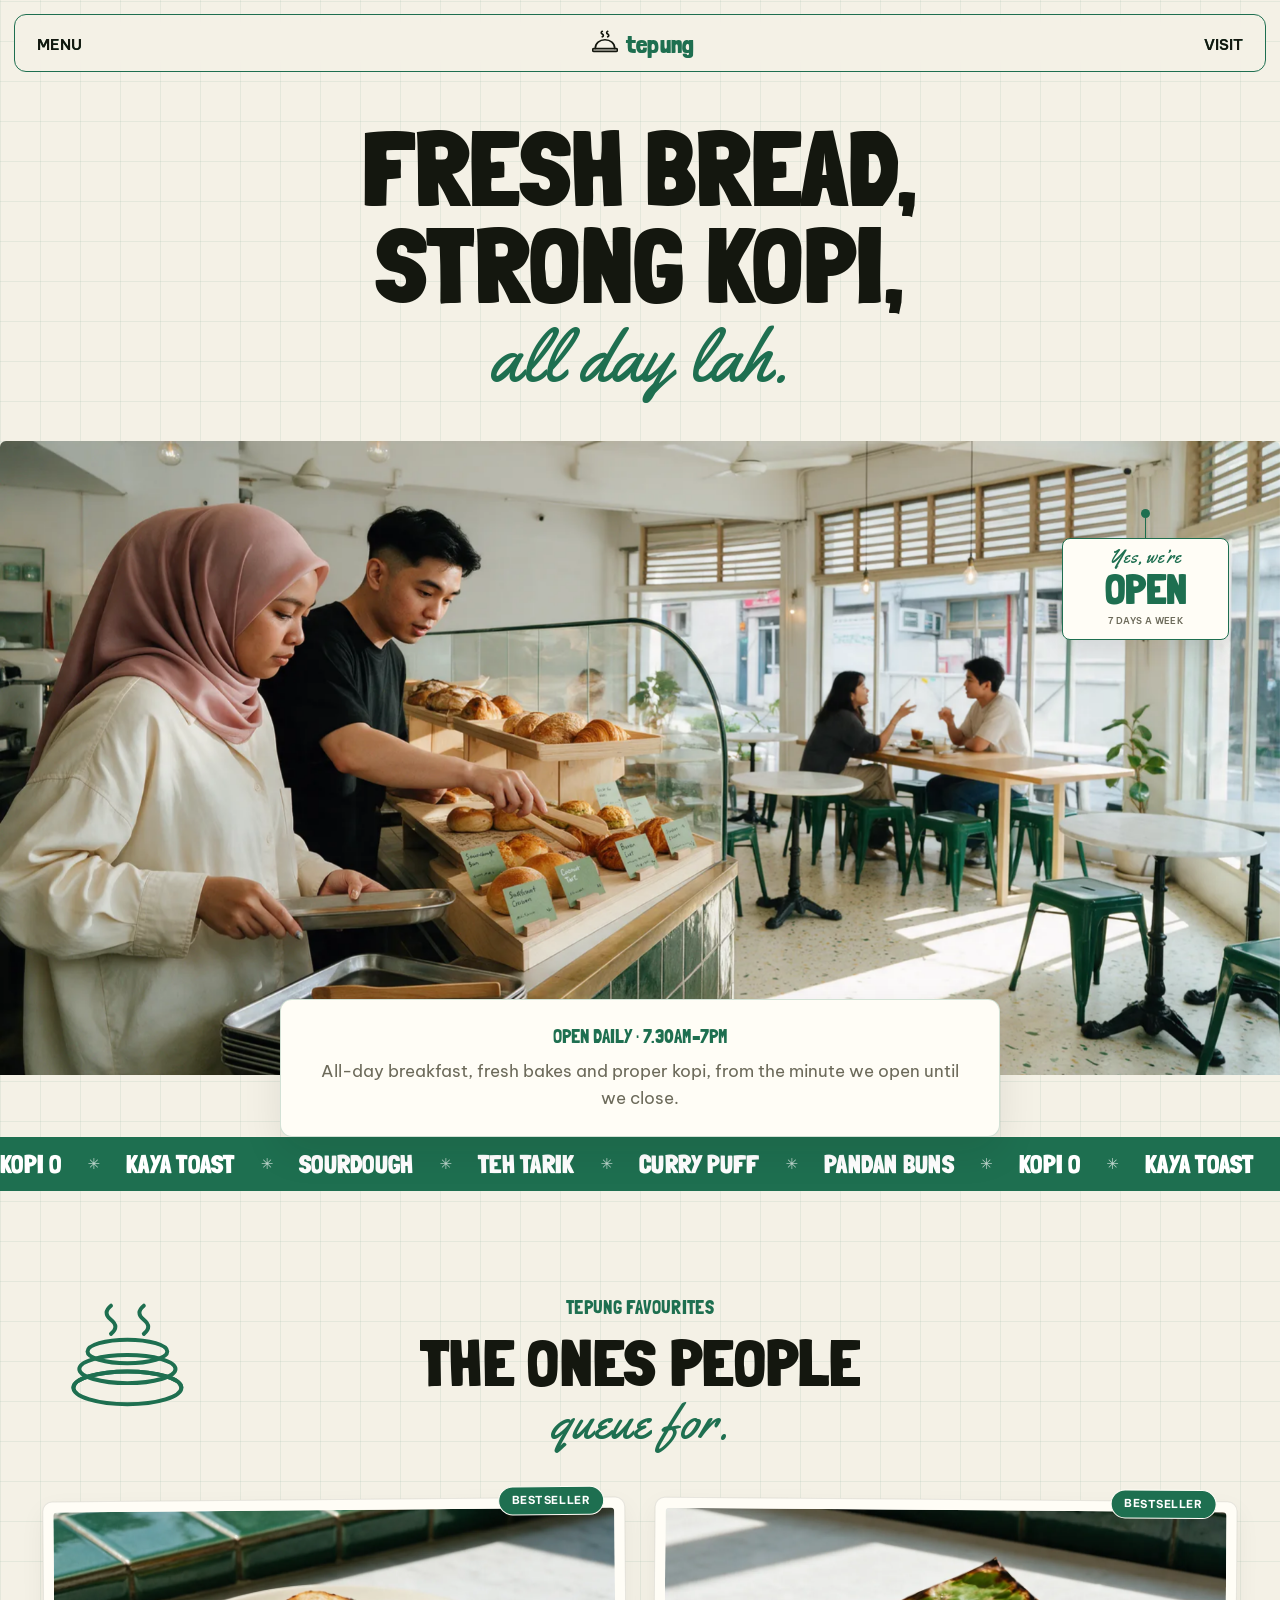
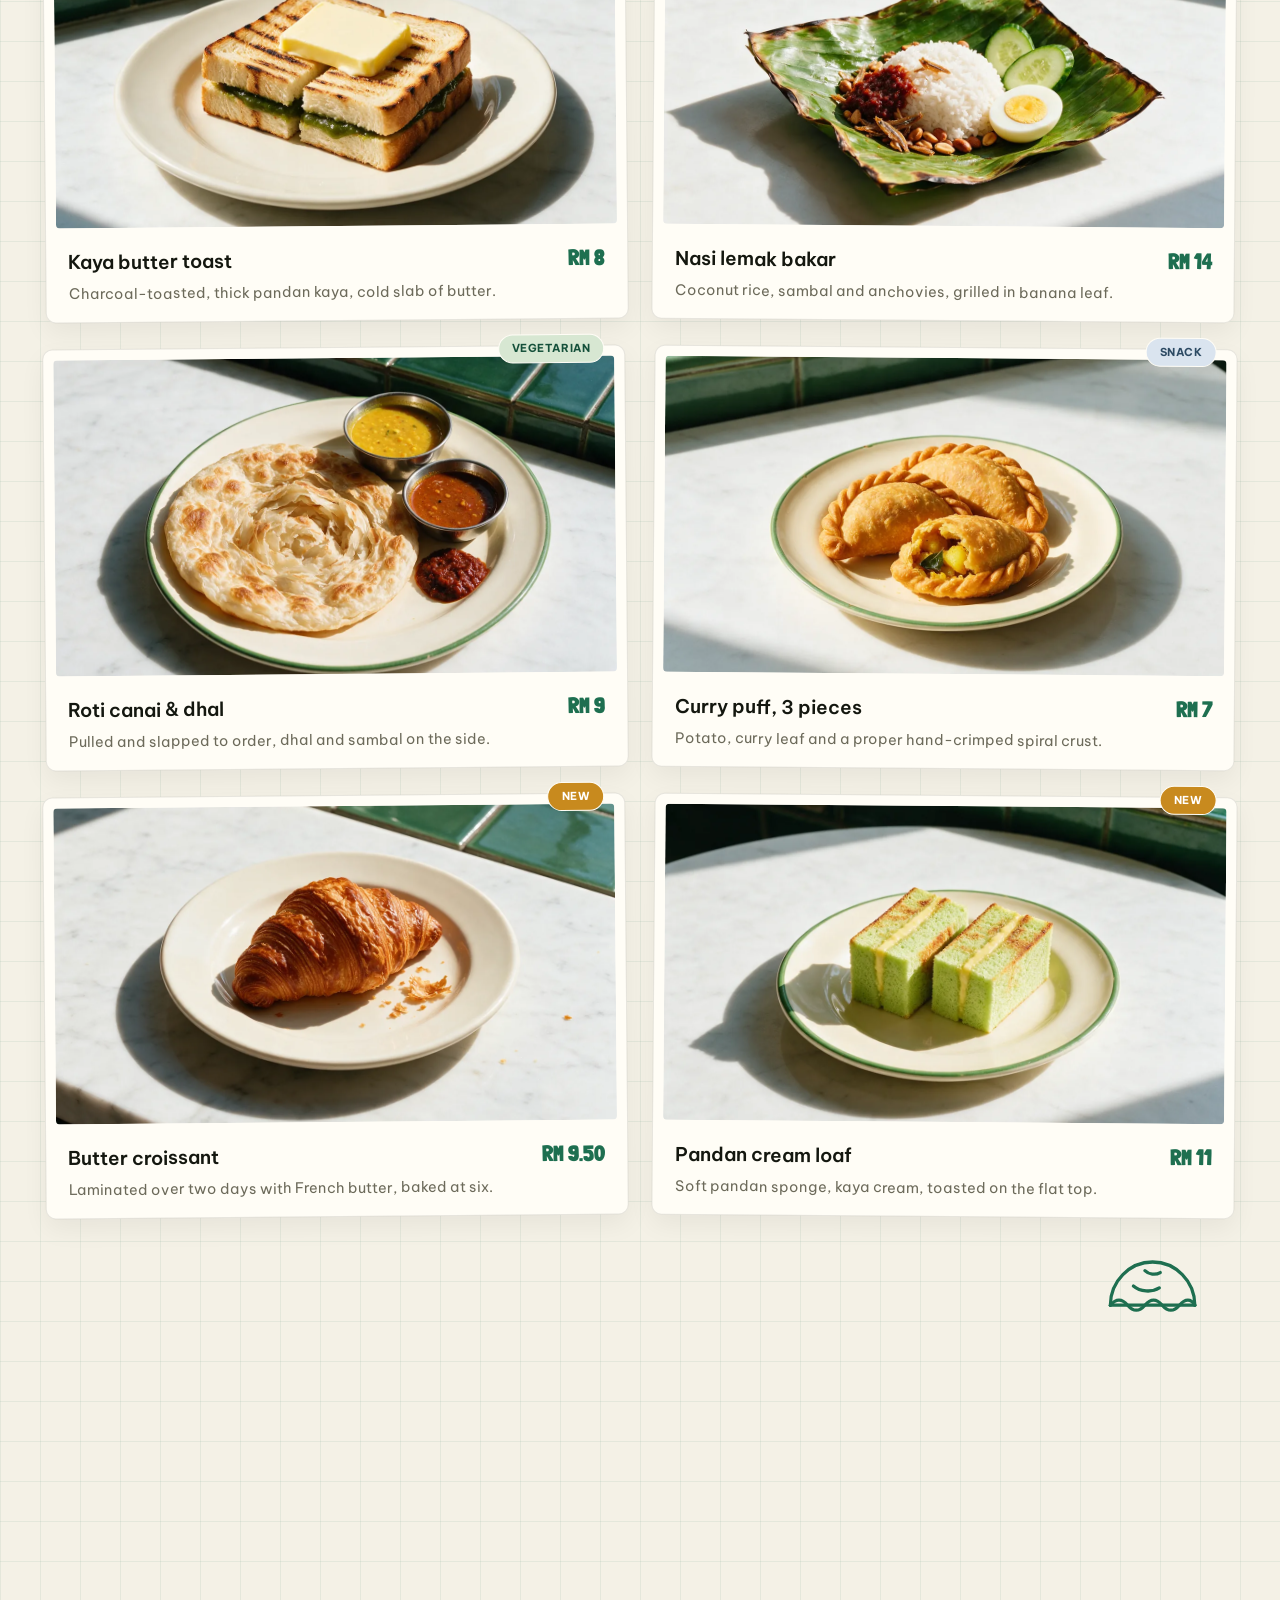
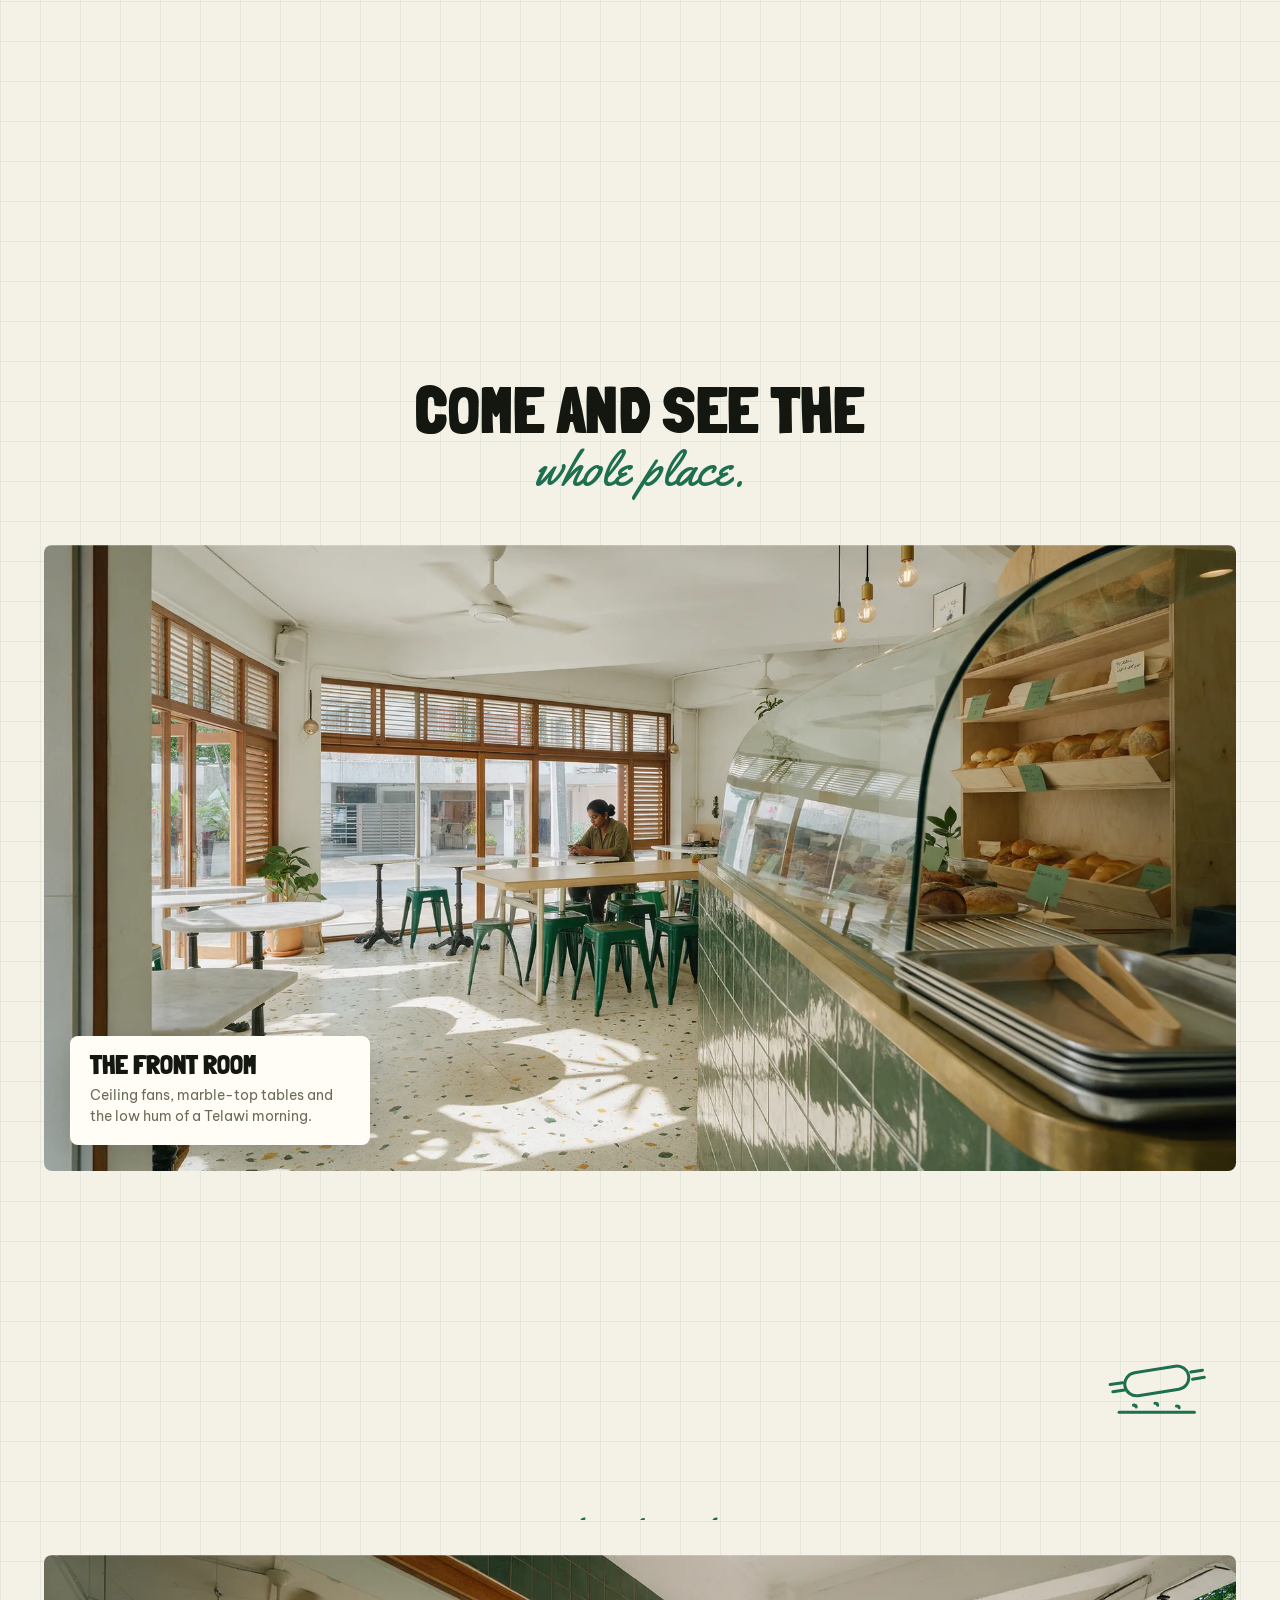
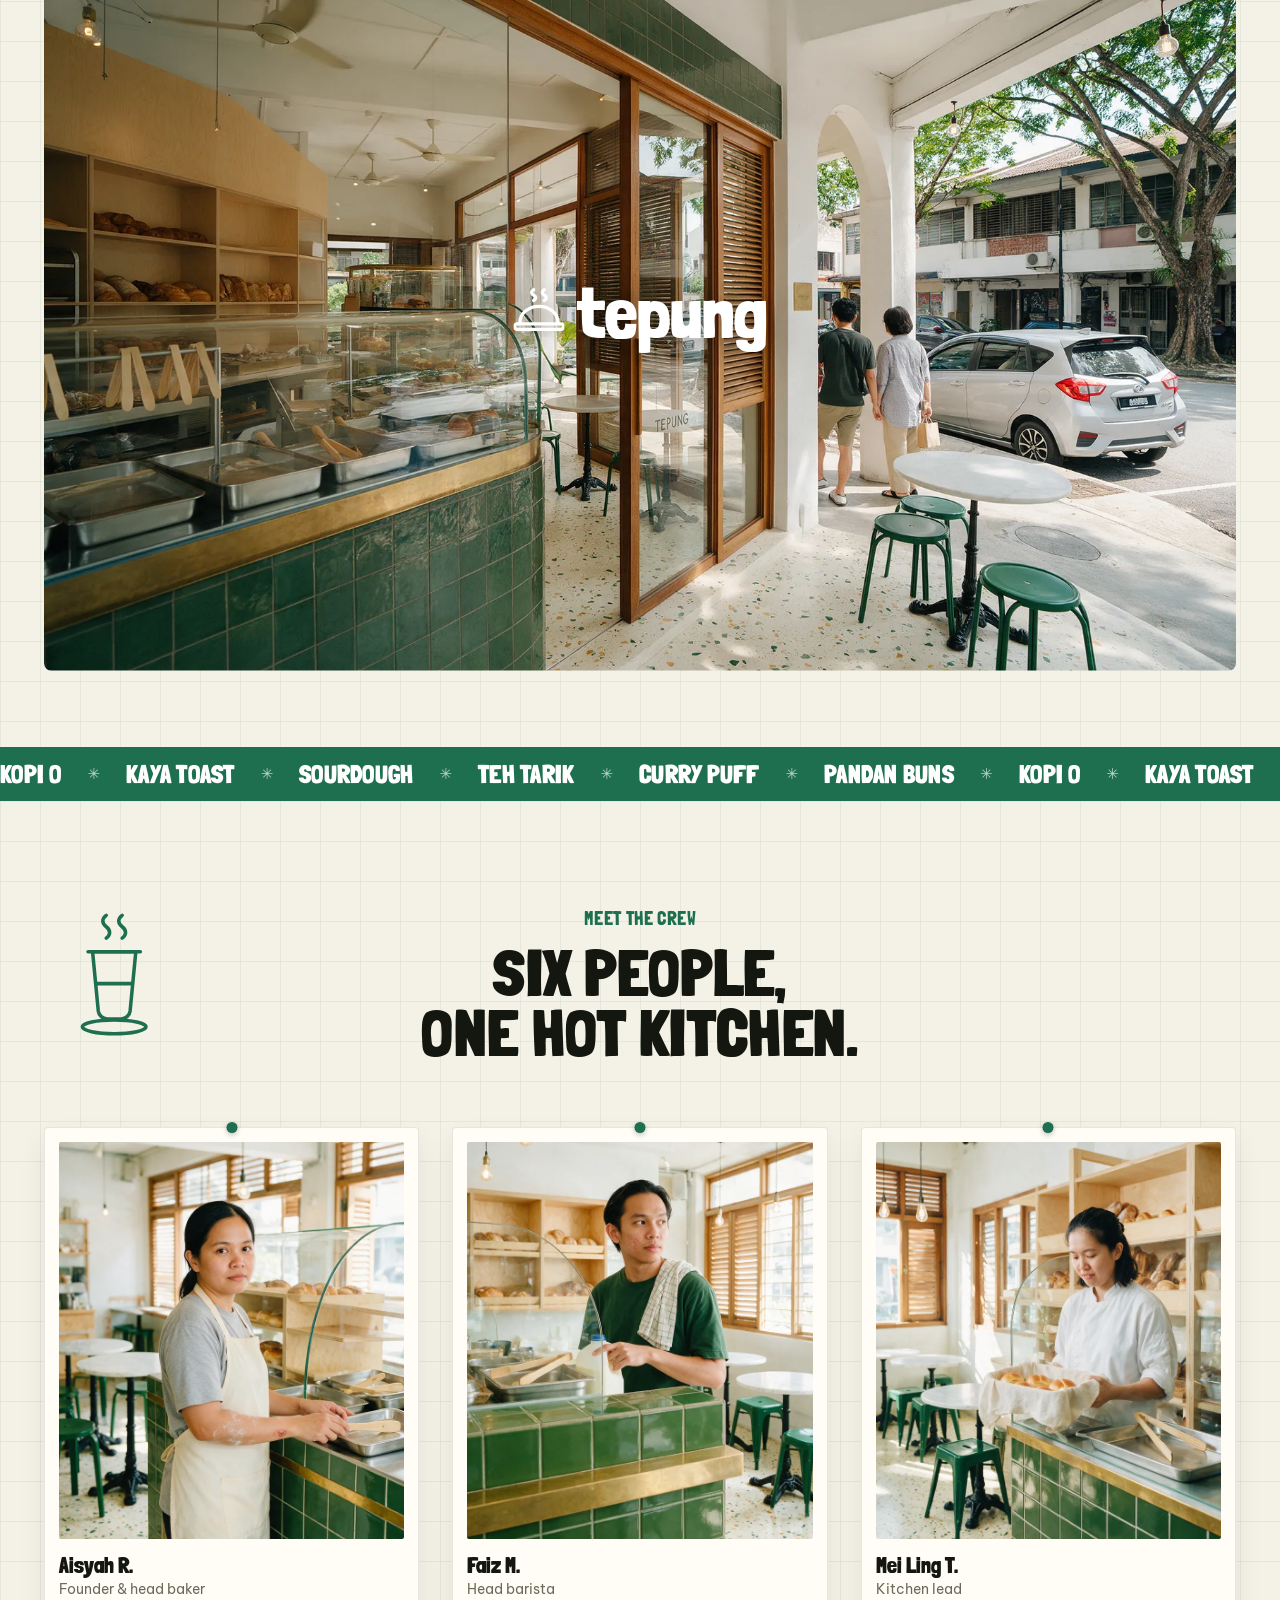
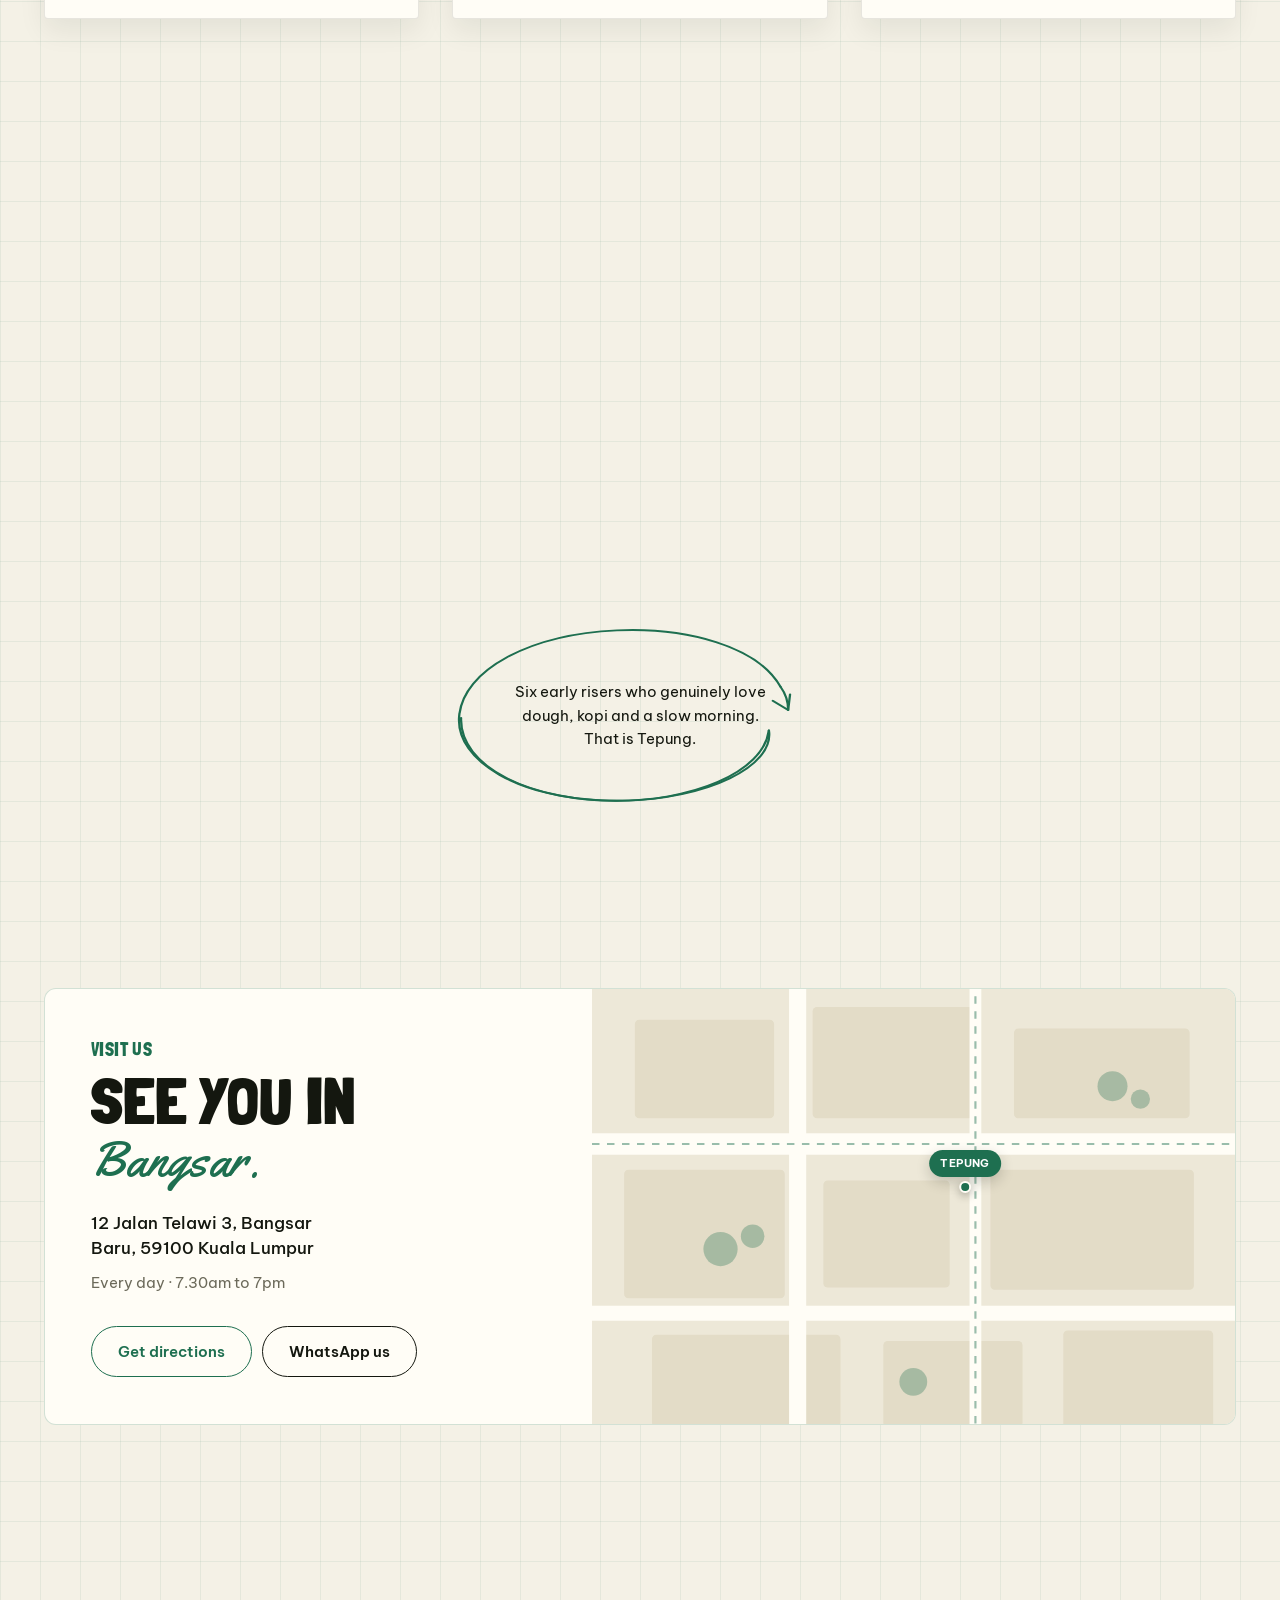
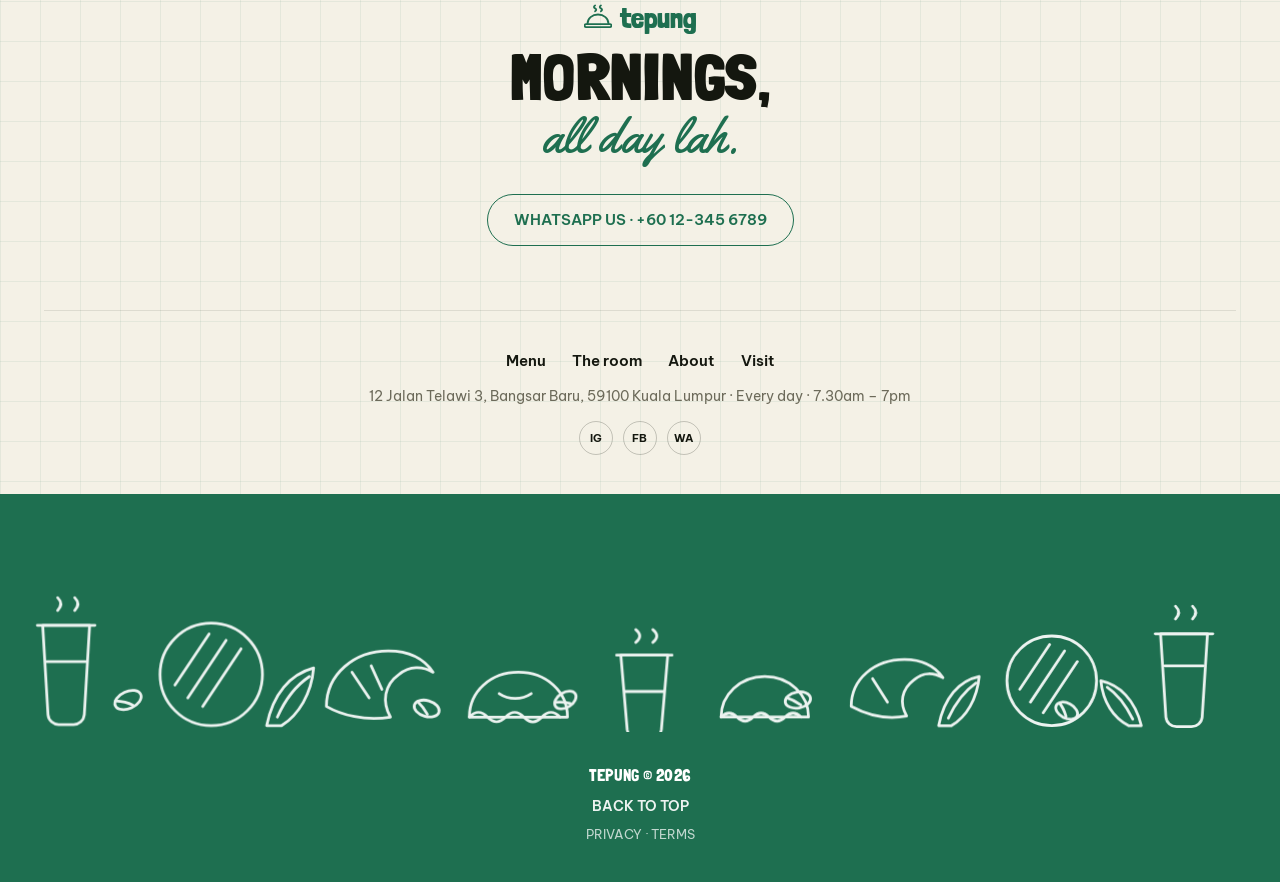
==== index.html @ 7a3086f6 "Tepung — static site for a fictional KL bakery Five-page boolka-style build: pandan/gula palette, ha" ====
<!DOCTYPE html>
<html lang="en">
<head>
<meta charset="utf-8">
<meta name="viewport" content="width=device-width, initial-scale=1">
<title>Tepung &mdash; Bakery &amp; Kopi, Bangsar KL</title>
<meta name="description" content="An all-day bakery and kopi room on Jalan Telawi, Bangsar. Fresh bread, strong kopi and breakfast that never stops at eleven.">
<link rel="preconnect" href="https://fonts.googleapis.com">
<link rel="preconnect" href="https://fonts.gstatic.com" crossorigin>
<link href="https://fonts.googleapis.com/css2?family=Londrina+Solid:wght@400;900&family=Yellowtail&family=Be+Vietnam+Pro:wght@400;500;600;700;900&display=swap" rel="stylesheet">
<link rel="stylesheet" href="assets/css/style.css?v=1789977384">
</head>
<body>
<svg xmlns="http://www.w3.org/2000/svg" style="display:none" aria-hidden="true">

  <!-- brand mark: a steamed bun with two curls of steam -->
  <symbol id="i-mark" viewBox="0 0 48 48">
    <g fill="none" stroke="currentColor" stroke-width="3.1" stroke-linecap="round" stroke-linejoin="round">
      <path d="M6 34c0-9.4 8.1-16 18-16s18 6.6 18 16"/>
      <path d="M3.5 34.5h41a2.5 2.5 0 0 1 0 5h-41a2.5 2.5 0 0 1 0-5Z"/>
      <path d="M19 12.5c2.6-1.4 2.6-3.6 0-5s-2.6-3.6 0-5"/>
      <path d="M29 12.5c2.6-1.4 2.6-3.6 0-5s-2.6-3.6 0-5"/>
    </g>
  </symbol>

  <!-- a hand offering a torn round flatbread -->
  <symbol id="i-hand-roti" viewBox="0 0 120 96">
    <g fill="none" stroke="currentColor" stroke-width="3.4" stroke-linecap="round" stroke-linejoin="round">
      <ellipse cx="60" cy="74" rx="46" ry="14"/>
      <path d="M14 74c0-8 21-14 46-14s46 6 46 14"/>
      <ellipse cx="60" cy="58" rx="41" ry="12"/>
      <ellipse cx="60" cy="43" rx="34" ry="10"/>
      <path d="M46 28c5-4 5-8 0-12s-5-8 0-12"/>
      <path d="M74 28c5-4 5-8 0-12s-5-8 0-12"/>
    </g>
  </symbol>

  <!-- a long-spouted kettle mid-pour -->
  <symbol id="i-kettle" viewBox="0 0 120 120">
    <g fill="none" stroke="currentColor" stroke-width="3.2" stroke-linecap="round" stroke-linejoin="round">
      <path d="M34 44h44v30a14 14 0 0 1-14 14H48a14 14 0 0 1-14-14Z"/>
      <path d="M30 44h52"/>
      <path d="M78 52c10 1 17 6 20 14"/>
      <path d="M34 56c-8 1-12 6-12 12s5 11 12 12"/>
      <path d="M48 44c0-8 4-12 8-12s8 4 8 12"/>
      <path d="M56 26v6"/>
      <path d="M98 70c2 10 0 18-6 24"/>
      <path d="M86 100c-3 5-3 9 0 13M94 100c-3 5-3 9 0 13"/>
    </g>
  </symbol>

  <!-- a figure carrying a takeaway cup -->
  <symbol id="i-walker" viewBox="0 0 120 90">
    <g fill="none" stroke="currentColor" stroke-width="3.4" stroke-linecap="round" stroke-linejoin="round">
      <rect x="24" y="26" width="72" height="26" rx="13" transform="rotate(-9 60 39)"/>
      <path d="M22 41 8 43M24 49 11 51" />
      <path d="M98 29l13-2M100 37l13-2"/>
      <path d="M18 74h84"/>
      <path d="M34 66c2 0 3 1 3 2M58 64c2 0 3 1 3 2M82 67c2 0 3 1 3 2"/>
    </g>
  </symbol>

  <!-- a tall glass of pulled tea on a saucer -->
  <symbol id="i-glass" viewBox="0 0 90 120">
    <g fill="none" stroke="currentColor" stroke-width="3.1" stroke-linecap="round" stroke-linejoin="round">
      <path d="M26 42h38l-5 52a8 8 0 0 1-8 7H39a8 8 0 0 1-8-7Z"/>
      <path d="M22 42h46"/>
      <path d="M29 70h32"/>
      <ellipse cx="45" cy="108" rx="28" ry="6"/>
      <path d="M38 30c4-3 4-7 0-10s-4-7 0-10"/>
      <path d="M52 30c4-3 4-7 0-10s-4-7 0-10"/>
    </g>
  </symbol>

  <!-- a stack of crimped curry puffs -->
  <symbol id="i-puff" viewBox="0 0 120 100">
    <g fill="none" stroke="currentColor" stroke-width="3.4" stroke-linecap="round" stroke-linejoin="round">
      <path d="M16 70c0-25 20-45 44-45s44 20 44 45"/>
      <path d="M16 70h88"/>
      <path d="M16 70c6-7 12-7 18 0s12 7 18 0 12-7 18 0 12 7 18 0 12-7 16 0"/>
      <path d="M40 50c7 6 19 7 27 2"/>
      <path d="M52 34c4 4 11 5 16 2"/>
    </g>
  </symbol>

  <!-- rough circled highlight with an arrow tail -->
  <symbol id="i-scribble" viewBox="0 0 420 240" preserveAspectRatio="none">
    <g fill="none" stroke="currentColor" stroke-width="2.4" stroke-linecap="round" stroke-linejoin="round">
      <path d="M356 84C332 32 258 8 186 12 96 17 26 62 22 122c-4 58 64 106 156 108 86 2 160-36 166-90"/>
      <path d="M344 140c6 46-64 88-152 90-96 2-170-44-168-106"/>
      <path d="M356 84c6 10 8 20 8 30"/>
      <path d="M364 114l-16-12M364 114l2-20"/>
    </g>
  </symbol>
</svg>


<div class="nav-fixed">
  <nav class="nav" aria-label="Primary">
    <a class="nav__link" href="menu.html"><span>MENU</span><span aria-hidden="true">MENU</span></a>
    <a class="nav__logo" href="index.html" aria-label="Tepung, home">
      <svg aria-hidden="true"><use href="#i-mark"></use></svg>
      <b>tepung</b>
    </a>
    <a class="nav__link" href="#visit"><span>VISIT</span><span aria-hidden="true">VISIT</span></a>
  </nav>
</div>

<main id="top">

  <!-- ============================================================ HERO -->
  <section class="hero">
    <div class="hero__head wrap">
      <h1 class="display h1 rv" data-hero>FRESH BREAD,<br>STRONG KOPI,<span class="script">all day lah.</span></h1>
    </div>

    <div class="hero__band rv-img" data-hero>
      <img src="assets/img/hero.webp" alt="A long shared table in the Tepung dining room, mid-morning" fetchpriority="high">
      <div class="open-sign">
        <span class="open-sign__pin"></span>
        <span class="open-sign__str"></span>
        <div class="open-sign__card">
          <i>Yes, we&rsquo;re</i>
          <strong>OPEN</strong>
          <em>7 DAYS A WEEK</em>
        </div>
      </div>
    </div>

    <div class="wrap">
      <div class="hero__caption rv" data-hero>
        <p class="hero__hours">OPEN DAILY &middot; 7.30AM&ndash;7PM</p>
        <p class="lede">All-day breakfast, fresh bakes and proper kopi, from the minute we open until we close.</p>
      </div>
    </div>
  </section>

  <div class="ticker" aria-hidden="true"><div class="ticker__track"><span>KOPI O</span><i>&#10035;</i><span>KAYA TOAST</span><i>&#10035;</i><span>SOURDOUGH</span><i>&#10035;</i><span>TEH TARIK</span><i>&#10035;</i><span>CURRY PUFF</span><i>&#10035;</i><span>PANDAN BUNS</span><i>&#10035;</i></div></div>

  <!-- ====================================================== FAVOURITES -->
  <section class="sec" id="favourites">
    <div class="wrap">
      <header class="sec-head">
        <span class="doodle doodle--fav" aria-hidden="true"><svg viewBox="0 0 120 96"><use href="#i-hand-roti"></use></svg></span>
        <p class="eyebrow eyebrow--accent rv">TEPUNG FAVOURITES</p>
        <h2 class="display h2 rv">THE ONES PEOPLE<span class="script">queue for.</span></h2>
      </header>

      <div class="cards" data-stagger="80">
      <article class="card rv-img">
        <span class="card__tag">BESTSELLER</span>
        <div class="card__media"><img src="assets/img/fav-kaya-toast.webp" alt="Kaya butter toast" loading="lazy"></div>
        <div class="card__row"><h3>Kaya butter toast</h3><span class="card__price">RM 8</span></div>
        <p class="card__desc">Charcoal-toasted, thick pandan kaya, cold slab of butter.</p>
      </article>
      <article class="card rv-img">
        <span class="card__tag">BESTSELLER</span>
        <div class="card__media"><img src="assets/img/fav-nasi-lemak.webp" alt="Nasi lemak bakar" loading="lazy"></div>
        <div class="card__row"><h3>Nasi lemak bakar</h3><span class="card__price">RM 14</span></div>
        <p class="card__desc">Coconut rice, sambal and anchovies, grilled in banana leaf.</p>
      </article>
      <article class="card rv-img">
        <span class="card__tag" data-tone="veg">VEGETARIAN</span>
        <div class="card__media"><img src="assets/img/fav-roti-canai.webp" alt="Roti canai &amp; dhal" loading="lazy"></div>
        <div class="card__row"><h3>Roti canai &amp; dhal</h3><span class="card__price">RM 9</span></div>
        <p class="card__desc">Pulled and slapped to order, dhal and sambal on the side.</p>
      </article>
      <article class="card rv-img">
        <span class="card__tag" data-tone="halal">SNACK</span>
        <div class="card__media"><img src="assets/img/fav-curry-puff.webp" alt="Curry puff, 3 pieces" loading="lazy"></div>
        <div class="card__row"><h3>Curry puff, 3 pieces</h3><span class="card__price">RM 7</span></div>
        <p class="card__desc">Potato, curry leaf and a proper hand-crimped spiral crust.</p>
      </article>
      <article class="card rv-img">
        <span class="card__tag" data-tone="new">NEW</span>
        <div class="card__media"><img src="assets/img/fav-croissant.webp" alt="Butter croissant" loading="lazy"></div>
        <div class="card__row"><h3>Butter croissant</h3><span class="card__price">RM 9.50</span></div>
        <p class="card__desc">Laminated over two days with French butter, baked at six.</p>
      </article>
      <article class="card rv-img">
        <span class="card__tag" data-tone="new">NEW</span>
        <div class="card__media"><img src="assets/img/fav-pandan-loaf.webp" alt="Pandan cream loaf" loading="lazy"></div>
        <div class="card__row"><h3>Pandan cream loaf</h3><span class="card__price">RM 11</span></div>
        <p class="card__desc">Soft pandan sponge, kaya cream, toasted on the flat top.</p>
      </article>
      </div>

      <div class="cards-cta" style="position:relative">
        <span class="doodle doodle--menucta" aria-hidden="true"><svg viewBox="0 0 120 100"><use href="#i-puff"></use></svg></span>
        <a class="btn rv" href="menu.html">See the full menu</a>
      </div>
    </div>
  </section>

  <!-- ====================================================== FREE KOPI -->
  <section class="sec--tight" style="padding-bottom:clamp(48px,6vw,84px)">
    <div class="wrap">
      <p class="eyebrow promo-eyebrow rv">EARLY BIRDS, THIS ONE IS FOR YOU</p>
      <div class="promo rv">
        <p class="promo__big">FREE KOPI O</p>
        <p class="promo__sub">EVERY GUEST &middot; <b>7.30&ndash;8.30 AM</b> &middot; EVERY MORNING</p>
        <span class="promo__art" aria-hidden="true"><svg viewBox="0 0 120 120" style="width:100%;height:auto;color:var(--accent)"><use href="#i-kettle"></use></svg></span>
      </div>
    </div>
  </section>

  <!-- ===================================================== THE ROOM -->
  <section class="sec" id="room">
    <div class="wrap">
      <header class="sec-head">
        <p class="eyebrow eyebrow--accent rv">THE ROOM</p>
        <h2 class="display h2 rv">COME AND SEE THE<span class="script">whole place.</span></h2>
      </header>

      <figure class="shot rv-img">
        <img src="assets/img/room.webp" alt="The Tepung front room: shared tables, ceiling fans and morning light" loading="lazy">
        <figcaption class="shot__note">
          <h3>THE FRONT ROOM</h3>
          <p>Ceiling fans, marble-top tables and the low hum of a Telawi morning.</p>
        </figcaption>
      </figure>
    </div>
  </section>

  <!-- ======================================================== ABOUT -->
  <section class="sec--tight" id="about">
    <div class="wrap">
      <header class="sec-head">
        <span class="doodle doodle--about" aria-hidden="true"><svg viewBox="0 0 120 90"><use href="#i-walker"></use></svg></span>
        <p class="eyebrow eyebrow--accent rv">ABOUT TEPUNG</p>
        <h2 class="display h2 rv">THE HANDS BEHIND<span class="script">the dough.</span></h2>
      </header>

      <figure class="front rv-img">
        <img src="assets/img/storefront.webp" alt="The Tepung shopfront on Jalan Telawi" loading="lazy">
        <div class="front__mark"><svg aria-hidden="true"><use href="#i-mark"></use></svg><b>tepung</b></div>
      </figure>
    </div>
  </section>

  <div class="ticker" aria-hidden="true"><div class="ticker__track"><span>KOPI O</span><i>&#10035;</i><span>KAYA TOAST</span><i>&#10035;</i><span>SOURDOUGH</span><i>&#10035;</i><span>TEH TARIK</span><i>&#10035;</i><span>CURRY PUFF</span><i>&#10035;</i><span>PANDAN BUNS</span><i>&#10035;</i></div></div>

  <!-- ========================================================= TEAM -->
  <section class="sec" id="crew">
    <div class="wrap">
      <header class="sec-head">
        <span class="doodle doodle--team" aria-hidden="true"><svg viewBox="0 0 90 120"><use href="#i-glass"></use></svg></span>
        <p class="eyebrow eyebrow--accent rv">MEET THE CREW</p>
        <h2 class="display h2 rv" style="max-width:18ch">SIX PEOPLE,<br>ONE HOT KITCHEN.</h2>
      </header>

      <div class="team" data-stagger="75">
      <article class="polaroid rv-img">
        <div class="polaroid__media"><img src="assets/img/crew-aisyah.webp" alt="Aisyah R., Founder &amp; head baker" loading="lazy"></div>
        <h3>Aisyah R.</h3>
        <p>Founder &amp; head baker</p>
      </article>
      <article class="polaroid rv-img">
        <div class="polaroid__media"><img src="assets/img/crew-faiz.webp" alt="Faiz M., Head barista" loading="lazy"></div>
        <h3>Faiz M.</h3>
        <p>Head barista</p>
      </article>
      <article class="polaroid rv-img">
        <div class="polaroid__media"><img src="assets/img/crew-meiling.webp" alt="Mei Ling T., Kitchen lead" loading="lazy"></div>
        <h3>Mei Ling T.</h3>
        <p>Kitchen lead</p>
      </article>
      <article class="polaroid rv-img">
        <div class="polaroid__media"><img src="assets/img/crew-arjun.webp" alt="Arjun S., Breakfast chef" loading="lazy"></div>
        <h3>Arjun S.</h3>
        <p>Breakfast chef</p>
      </article>
      <article class="polaroid rv-img">
        <div class="polaroid__media"><img src="assets/img/crew-nadia.webp" alt="Nadia H., Caf&eacute; manager" loading="lazy"></div>
        <h3>Nadia H.</h3>
        <p>Caf&eacute; manager</p>
      </article>
      <article class="polaroid rv-img">
        <div class="polaroid__media"><img src="assets/img/crew-hafiz.webp" alt="Hafiz K., Guest experience" loading="lazy"></div>
        <h3>Hafiz K.</h3>
        <p>Guest experience</p>
      </article>
      </div>

      <div class="crew-note rv">
        <svg viewBox="0 0 420 240" preserveAspectRatio="none" aria-hidden="true" style="color:var(--accent)"><use href="#i-scribble"></use></svg>
        <p>Six early risers who genuinely love dough, kopi and a slow morning. That is Tepung.</p>
      </div>
    </div>
  </section>

  <!-- ======================================================== VISIT -->
  <section class="sec--tight" id="visit">
    <div class="wrap">
      <div class="visit rv">
        <div class="visit__body">
          <p class="eyebrow eyebrow--accent">VISIT US</p>
          <h2 class="display h2" style="margin-top:6px">SEE YOU IN<span class="script">Bangsar.</span></h2>
          <p class="visit__addr">12 Jalan Telawi 3, Bangsar Baru, 59100 Kuala Lumpur</p>
          <p class="visit__hours">Every day &middot; 7.30am to 7pm</p>
          <div class="visit__links">
            <a class="btn btn--accent" href="https://maps.google.com/?q=Jalan+Telawi+3+Bangsar">Get directions</a>
            <a class="btn" href="https://wa.me/60123456789">WhatsApp us</a>
          </div>
        </div>
        <div class="visit__map" aria-label="Map of Jalan Telawi, Bangsar" role="img">
          <svg viewBox="0 0 600 420" preserveAspectRatio="xMidYMid slice" aria-hidden="true">
            <rect width="600" height="420" fill="#EDE8D8"/>
            <g fill="#E3DCC7">
              <rect x="40" y="36" width="130" height="92" rx="4"/>
              <rect x="206" y="24" width="150" height="104" rx="4"/>
              <rect x="394" y="44" width="164" height="84" rx="4"/>
              <rect x="30" y="176" width="150" height="120" rx="4"/>
              <rect x="216" y="186" width="118" height="100" rx="4"/>
              <rect x="372" y="176" width="190" height="112" rx="4"/>
              <rect x="56" y="330" width="176" height="86" rx="4"/>
              <rect x="272" y="336" width="130" height="80" rx="4"/>
              <rect x="440" y="326" width="140" height="94" rx="4"/>
            </g>
            <g stroke="#FFFDF6" fill="none" stroke-linecap="round">
              <path d="M0 152h600" stroke-width="20"/>
              <path d="M0 310h600" stroke-width="14"/>
              <path d="M192 0v420" stroke-width="16"/>
              <path d="M358 0v420" stroke-width="11"/>
            </g>
            <g stroke="#1E6F50" fill="none" stroke-width="2" opacity=".45" stroke-dasharray="7 7">
              <path d="M0 152h600"/><path d="M358 0v420"/>
            </g>
            <g fill="#1E6F50" opacity=".3">
              <circle cx="120" cy="250" r="16"/><circle cx="150" cy="238" r="11"/>
              <circle cx="486" cy="98" r="14"/><circle cx="512" cy="110" r="9"/>
              <circle cx="300" cy="374" r="13"/>
            </g>
          </svg>
          <div class="visit__pin"><span>Tepung</span><i></i></div>
        </div>
      </div>
    </div>
  </section>

</main>

<section class="foot-cta wrap" id="footer">
  <div class="foot-cta__mark rv"><svg aria-hidden="true"><use href="#i-mark"></use></svg><b>tepung</b></div>
  <h2 class="display h2 rv">MORNINGS,<span class="script">all day lah.</span></h2>
  <a class="btn btn--accent rv" href="https://wa.me/60123456789">WHATSAPP US &middot; +60 12-345 6789</a>
</section>

<div class="wrap">
  <div class="foot-nav">
    <div class="foot-nav__links">
      <a href="menu.html">Menu</a>
      <a href="index.html#room">The room</a>
      <a href="index.html#about">About</a>
      <a href="index.html#visit">Visit</a>
    </div>
    <p class="foot-nav__meta">12 Jalan Telawi 3, Bangsar Baru, 59100 Kuala Lumpur &middot; Every day &middot; 7.30am &ndash; 7pm</p>
    <div class="foot-social">
      <a href="#" aria-label="Instagram">IG</a>
      <a href="#" aria-label="Facebook">FB</a>
      <a href="https://wa.me/60123456789" aria-label="WhatsApp">WA</a>
    </div>
  </div>
</div>

<footer class="foot-band">
  <svg class="foot-band__art" viewBox="0 0 1200 180" preserveAspectRatio="xMidYMax slice" aria-hidden="true">
    <g fill="none" stroke="#ffffff" stroke-width="2.6" stroke-linecap="round" stroke-linejoin="round" opacity=".92">
      <!-- takeaway cups -->
      <g transform="translate(40,58)"><path d="M0 22h44l-5 84a10 10 0 0 1-10 9H15a10 10 0 0 1-10-9Z"/><path d="M-5 22h54"/><path d="M4 56h36"/><path d="M14 8c4-4 4-8 0-12M30 8c4-4 4-8 0-12"/></g>
      <g transform="translate(1088,66)"><path d="M0 22h44l-5 78a10 10 0 0 1-10 9H15a10 10 0 0 1-10-9Z"/><path d="M-5 22h54"/><path d="M4 52h36"/><path d="M14 8c4-4 4-8 0-12M30 8c4-4 4-8 0-12"/></g>
      <!-- round loaves with scored tops -->
      <g transform="translate(150,74)"><circle cx="48" cy="52" r="48"/><path d="M26 74 62 20M40 82 76 28M14 62 46 14"/></g>
      <g transform="translate(944,86)"><circle cx="42" cy="46" r="42"/><path d="M22 66 54 18M34 76 66 28M12 54 40 12"/></g>
      <!-- crescent rolls -->
      <g transform="translate(300,96)"><path d="M6 60c0-30 26-52 58-52 20 0 34 8 42 20-10-6-22-6-32 2-14 10-16 26-8 40-24 4-46-2-60-10Z"/><path d="M30 28 46 52M48 22 58 44"/></g>
      <g transform="translate(792,104)"><path d="M6 52c0-26 22-44 50-44 17 0 29 7 36 17-9-5-19-5-27 2-12 9-14 22-7 34-20 4-39-2-52-9Z"/><path d="M26 26 40 48"/></g>
      <!-- crimped puffs -->
      <g transform="translate(440,110)"><path d="M0 56c0-24 20-42 46-42s46 18 46 42Z"/><path d="M0 56c6-6 11-6 17 0s11 6 17 0 11-6 17 0 11 6 17 0 11-6 17 0"/><path d="M28 34c9 6 21 6 30 0"/></g>
      <g transform="translate(676,116)"><path d="M0 50c0-21 18-38 41-38s41 17 41 38Z"/><path d="M0 50c5-5 10-5 15 0s10 5 15 0 10-5 15 0 10 5 15 0 10-5 15 0"/></g>
      <!-- tall glasses on saucers -->
      <g transform="translate(570,86)"><path d="M12 22h44l-6 70a9 9 0 0 1-9 8H27a9 9 0 0 1-9-8Z"/><path d="M8 22h52"/><path d="M16 56h36"/><ellipse cx="34" cy="106" rx="32" ry="7"/><path d="M26 10c5-4 5-8 0-12M42 10c5-4 5-8 0-12"/></g>
      <!-- pandan leaf sprigs -->
      <g transform="translate(250,118)"><path d="M0 56C6 26 22 8 44 2c-2 24-14 44-30 54Z"/><path d="M10 48C18 30 28 18 40 10"/></g>
      <g transform="translate(880,126)"><path d="M0 48C5 22 19 6 38 2c-2 21-12 38-26 46Z"/><path d="M9 41C16 26 25 15 35 8"/></g>
      <g transform="translate(1030,130)"><path d="M40 44C34 20 20 6 2 2c2 20 12 35 26 42Z"/><path d="M32 38C25 24 17 14 8 8"/></g>
      <!-- coffee beans -->
      <g transform="translate(120,150)"><ellipse cx="0" cy="0" rx="13" ry="8" transform="rotate(-24)"/><path d="M-11 -4c6 3 10 6 13 10" transform="rotate(-24)"/></g>
      <g transform="translate(400,158)"><ellipse cx="0" cy="0" rx="12" ry="7.5" transform="rotate(16)"/><path d="M-10 -4c6 3 9 6 12 9" transform="rotate(16)"/></g>
      <g transform="translate(748,150)"><ellipse cx="0" cy="0" rx="12" ry="7.5" transform="rotate(-10)"/><path d="M-10 -4c6 3 9 6 12 9" transform="rotate(-10)"/></g>
      <g transform="translate(1000,160)"><ellipse cx="0" cy="0" rx="11" ry="7" transform="rotate(28)"/><path d="M-9 -3c5 2 8 5 11 8" transform="rotate(28)"/></g>
      <g transform="translate(530,150)"><ellipse cx="0" cy="0" rx="11" ry="7" transform="rotate(-32)"/><path d="M-9 -3c5 2 8 5 11 8" transform="rotate(-32)"/></g>
    </g>
  </svg>
  <div class="foot-band__end wrap">
    <b>TEPUNG &copy; 2026</b>
    <a href="#top">BACK TO TOP</a>
    <small>PRIVACY &middot; TERMS</small>
  </div>
</footer>

<script src="assets/js/lenis.min.js?v=1789977384"></script>
<script src="assets/js/main.js?v=1789977384"></script>
</body>
</html>
---- assets/css/style.css ----
/* ==========================================================================
   TEPUNG — Bakery & Kopi, Bangsar KL
   Design tokens
   ========================================================================== */
:root{
  /* surfaces */
  --paper:      #F4F1E6;   /* coconut cream */
  --paper-2:    #EDE8D8;
  --paper-3:    #E3DCC7;
  --card:       #FFFDF6;
  --paper-glass:#F4F1E6F0;

  /* ink */
  --ink:        #14170F;
  --muted:      #6C6A5A;

  /* brand */
  --accent:     #1E6F50;   /* pandan */
  --accent-dk:  #14503A;
  --accent-soft:#1E6F5033;
  --gold:       #C88A1E;   /* gula melaka */
  --gold-soft:  #F3E1B8;

  /* tag pastels */
  --tag-green:  #D7E7D2;
  --tag-kaya:   #F6DFC0;
  --tag-blue:   #DAE4EF;

  /* type */
  --display: "Londrina Solid", "Arial Black", sans-serif;
  --script:  "Yellowtail", cursive;
  --ui:      "Be Vietnam Pro", system-ui, -apple-system, sans-serif;

  /* rhythm */
  --wrap: 1240px;
  --gut: 24px;
  --nav-h: 58px;
  --r-card: 10px;
  --ease: cubic-bezier(.44,0,.56,1);
}

*,*::before,*::after{box-sizing:border-box}

/* ---- Lenis ---- */
html.lenis,html.lenis body{height:auto}
.lenis:not(.lenis-autoToggle).lenis-smooth{scroll-behavior:auto!important}
.lenis.lenis-smooth [data-lenis-prevent]{overscroll-behavior:contain}
.lenis.lenis-stopped{overflow:clip}
.lenis.lenis-autoToggle{transition:scroll-behavior .2s}
html{-webkit-text-size-adjust:100%}
body{
  margin:0;
  background-color:var(--paper);
  background-image:
    repeating-linear-gradient(0deg,  rgba(30,111,80,.075) 0 1px, transparent 1px 40px),
    repeating-linear-gradient(90deg, rgba(30,111,80,.075) 0 1px, transparent 1px 40px);
  color:var(--ink);
  font-family:var(--ui);
  font-size:16px;
  line-height:1.55;
  -webkit-font-smoothing:antialiased;
  -moz-osx-font-smoothing:grayscale;
  overflow-x:hidden;
}
img{display:block;max-width:100%}
a{color:inherit;text-decoration:none}
h1,h2,h3,h4,p,figure,ul{margin:0;padding:0}
ul{list-style:none}
button{font:inherit;color:inherit;border:0;background:none;cursor:pointer}

.wrap{max-width:var(--wrap);margin-inline:auto;padding-inline:var(--gut)}
.sr{position:absolute;width:1px;height:1px;overflow:hidden;clip:rect(0 0 0 0);white-space:nowrap}

/* ==========================================================================
   Type primitives
   ========================================================================== */
.display{
  font-family:var(--display);font-weight:900;text-transform:uppercase;
  line-height:.92;letter-spacing:.005em;color:var(--ink);
}
.script{
  font-family:var(--script);font-weight:400;color:var(--accent);
  line-height:1.05;text-transform:none;letter-spacing:.01em;
}
.eyebrow{
  font-family:var(--display);font-weight:400;text-transform:uppercase;
  font-size:clamp(15px,1.5vw,19px);letter-spacing:.02em;color:var(--ink);
}
.eyebrow--accent{color:var(--accent)}
.lede{font-size:clamp(15px,1.35vw,17px);color:var(--muted);line-height:1.6}

.h1{font-size:clamp(44px,8.2vw,112px)}
.h1 .script{font-size:clamp(34px,5.8vw,80px);display:block;margin-top:.06em}
.h2{font-size:clamp(34px,5.1vw,68px)}
.h2 .script{font-size:clamp(28px,3.9vw,52px);display:block;margin-top:.04em}

/* section header block */
.sec-head{text-align:center;display:grid;gap:10px;justify-items:center;position:relative}
.sec-head .h2{max-width:14ch}

/* ==========================================================================
   Buttons
   ========================================================================== */
.btn{
  display:inline-flex;align-items:center;gap:10px;
  font-family:var(--ui);font-weight:600;font-size:15px;
  padding:13px 26px;border-radius:999px;
  border:1.5px solid var(--ink);background:transparent;color:var(--ink);
  transition:background .28s var(--ease),color .28s var(--ease),transform .28s var(--ease);
}
.btn:hover{background:var(--ink);color:var(--paper);transform:translateY(-2px)}
.btn--accent{border-color:var(--accent);color:var(--accent)}
.btn--accent:hover{background:var(--accent);color:#fff}
.btn--fill{background:var(--accent);border-color:var(--accent);color:#fff}
.btn--fill:hover{background:var(--accent-dk);border-color:var(--accent-dk);color:#fff}

/* ==========================================================================
   Nav
   ========================================================================== */
.nav-fixed{position:fixed;inset:0 0 auto 0;z-index:2000;padding:14px}
.nav{
  display:flex;align-items:center;justify-content:space-between;
  height:var(--nav-h);padding:0 22px;
  background:var(--paper-glass);
  -webkit-backdrop-filter:blur(10px);backdrop-filter:blur(10px);
  border:1.5px solid var(--accent);border-radius:12px;
}
.nav__link{
  font-weight:600;font-size:15px;color:var(--accent);
  position:relative;overflow:hidden;display:inline-block;height:1.4em;
}
.nav__link span{display:block;transition:transform .38s var(--ease)}
.nav__link span+span{position:absolute;inset:0;color:var(--ink)}
.nav__link:hover span{transform:translateY(-100%)}
.nav__logo{display:flex;align-items:center;gap:8px}
.nav__logo svg{width:26px;height:26px;display:block}
.nav__logo b{
  font-family:var(--display);font-weight:900;font-size:25px;line-height:1;
  text-transform:lowercase;letter-spacing:.005em;color:var(--accent);
  position:relative;top:1px;
}

/* ==========================================================================
   Hero
   ========================================================================== */
.hero{padding-top:calc(var(--nav-h) + 62px)}
.hero__head{text-align:center;padding-bottom:46px}
.hero__band{position:relative;width:100%;aspect-ratio:2.02/1;min-height:360px;overflow:hidden;border-radius:6px 6px 0 0}
.hero__band img{width:100%;height:100%;object-fit:cover;transform:scale(1.04)}

/* hanging OPEN sign */
.open-sign{position:absolute;right:clamp(16px,4vw,74px);top:clamp(28px,6vw,68px);width:clamp(122px,13vw,176px);transform-origin:50% 0;animation:sway 6.2s ease-in-out infinite}
.open-sign__pin{display:block;width:9px;height:9px;border-radius:50%;background:var(--accent);margin:0 auto}
.open-sign__str{display:block;width:1.5px;height:20px;background:var(--accent);margin:0 auto}
.open-sign__card{
  background:var(--card);border:1.6px solid var(--accent);border-radius:8px;
  padding:9px 12px 11px;text-align:center;box-shadow:0 8px 22px rgba(20,23,15,.10);
}
.open-sign__card i{font-family:var(--script);font-style:normal;color:var(--accent);font-size:clamp(14px,1.5vw,19px);line-height:1;display:block}
.open-sign__card strong{font-family:var(--display);font-weight:900;color:var(--accent);font-size:clamp(28px,3.3vw,44px);line-height:1;display:block;margin:1px 0 3px}
.open-sign__card em{font-style:normal;font-size:clamp(8px,.72vw,10px);font-weight:600;letter-spacing:.04em;color:var(--muted);display:block}
@keyframes sway{0%,100%{transform:rotate(-3deg)}50%{transform:rotate(3deg)}}

/* hero caption card, overlapping band bottom */
.hero__caption{
  position:relative;margin:-76px auto 0;max-width:720px;z-index:3;
  background:var(--card);border:1.5px solid var(--accent-soft);border-radius:12px;
  padding:22px 30px 24px;text-align:center;
  box-shadow:0 14px 40px rgba(20,23,15,.09);
}
.hero__hours{
  font-family:var(--display);font-weight:400;text-transform:uppercase;
  font-size:clamp(15px,1.5vw,19px);color:var(--accent);margin-bottom:6px;
}

/* ==========================================================================
   Ticker
   ========================================================================== */
.ticker{background:var(--accent);color:#fff;overflow:hidden;padding:13px 0;display:flex}
.ticker__track{display:flex;flex:0 0 auto;align-items:center;gap:26px;padding-right:26px;will-change:transform;animation:roll linear infinite}
.ticker:hover .ticker__track{animation-play-state:paused}
.ticker span{
  font-family:var(--display);font-weight:900;text-transform:uppercase;
  font-size:clamp(18px,2vw,26px);letter-spacing:.01em;white-space:nowrap;line-height:1.1;
}
.ticker i{font-style:normal;opacity:.7;font-size:15px}
@keyframes roll{from{transform:translateX(0)}to{transform:translateX(-100%)}}

/* ==========================================================================
   Favourites
   ========================================================================== */
.sec{padding:clamp(64px,8vw,116px) 0}
.sec--tight{padding:clamp(48px,6vw,84px) 0}

.cards{display:grid;grid-template-columns:repeat(2,1fr);gap:26px;margin-top:clamp(34px,4vw,56px)}
.card{
  position:relative;background:var(--card);border:1.5px solid rgba(20,23,15,.10);
  border-radius:var(--r-card);padding:10px 10px 18px;
  box-shadow:0 10px 26px rgba(20,23,15,.055);
  transition:transform .4s var(--ease),box-shadow .4s var(--ease);
}
.card:nth-child(odd){transform:rotate(-.5deg)}
.card:nth-child(even){transform:rotate(.45deg)}
.card:hover{transform:rotate(0deg) translateY(-6px);box-shadow:0 18px 40px rgba(20,23,15,.11)}
.card__media{overflow:hidden;border-radius:4px;aspect-ratio:16/9}
.card__media img{width:100%;height:100%;object-fit:cover;transition:transform .7s var(--ease)}
.card:hover .card__media img{transform:scale(1.05)}
.card__tag{
  position:absolute;right:20px;top:-12px;z-index:2;
  font-size:11px;font-weight:700;letter-spacing:.05em;text-transform:uppercase;
  padding:5px 13px;border-radius:999px;background:var(--accent);color:#fff;
  border:1.5px solid var(--card);
}
.card__tag[data-tone="new"]{background:var(--gold);color:#fff}
.card__tag[data-tone="veg"]{background:var(--tag-green);color:var(--accent-dk)}
.card__tag[data-tone="halal"]{background:var(--tag-blue);color:#2C4A63}
.card__row{display:flex;align-items:baseline;justify-content:space-between;gap:14px;padding:16px 12px 0}
.card__row h3{font-size:19px;font-weight:600;line-height:1.3}
.card__price{font-family:var(--display);font-weight:900;font-size:22px;color:var(--accent);white-space:nowrap}
.card__desc{padding:5px 12px 0;color:var(--muted);font-size:14.5px;line-height:1.5}
.cards-cta{display:flex;justify-content:center;margin-top:clamp(32px,4vw,52px)}

/* ==========================================================================
   Free kopi banner
   ========================================================================== */
.promo{position:relative;background:var(--card);border:1.6px solid var(--accent);border-radius:12px;padding:clamp(28px,4vw,46px) clamp(24px,4vw,56px);text-align:center;overflow:hidden}
.promo__big{font-family:var(--display);font-weight:900;text-transform:uppercase;color:var(--accent);font-size:clamp(38px,6.2vw,80px);line-height:.95}
.promo__sub{margin-top:8px;font-weight:600;font-size:clamp(13px,1.3vw,16px);color:var(--ink)}
.promo__sub b{color:var(--accent)}
.promo__art{position:absolute;right:clamp(-10px,1vw,26px);top:50%;transform:translateY(-50%);width:clamp(90px,12vw,150px);opacity:.9;pointer-events:none}
.promo-eyebrow{text-align:center;margin-bottom:clamp(18px,2.4vw,30px)}

/* ==========================================================================
   Atmosphere
   ========================================================================== */
.shot{position:relative;border-radius:8px;overflow:hidden;margin-top:clamp(34px,4vw,56px);aspect-ratio:16/8.4;min-height:330px}
.shot img{width:100%;height:100%;object-fit:cover}
.shot__note{
  position:absolute;left:clamp(14px,2vw,26px);bottom:clamp(14px,2vw,26px);
  max-width:300px;background:var(--card);border-radius:8px;padding:16px 20px 18px;
  box-shadow:0 12px 32px rgba(20,23,15,.16);
}
.shot__note h3{font-family:var(--display);font-weight:900;text-transform:uppercase;font-size:clamp(20px,2.1vw,27px);line-height:1;color:var(--ink)}
.shot__note p{margin-top:7px;font-size:14px;line-height:1.5;color:var(--muted)}

/* ==========================================================================
   About / storefront
   ========================================================================== */
.front{position:relative;border-radius:8px;overflow:hidden;margin-top:clamp(34px,4vw,56px);aspect-ratio:16/9.6;min-height:340px}
.front img{width:100%;height:100%;object-fit:cover}
.front__mark{
  position:absolute;left:50%;top:50%;transform:translate(-50%,-50%);
  display:flex;align-items:center;gap:12px;color:#fff;
  filter:drop-shadow(0 3px 18px rgba(0,0,0,.4));
}
.front__mark svg{width:clamp(34px,4vw,54px);height:clamp(34px,4vw,54px)}
.front__mark b{font-family:var(--display);font-weight:900;font-size:clamp(40px,5.6vw,78px);line-height:1;text-transform:lowercase}

/* ==========================================================================
   Team
   ========================================================================== */
.team{display:grid;grid-template-columns:repeat(3,1fr);gap:clamp(20px,2.6vw,38px);margin-top:clamp(40px,5vw,66px)}
.polaroid{
  position:relative;background:var(--card);border:1.5px solid rgba(20,23,15,.10);
  border-radius:4px;padding:14px 14px 4px;box-shadow:0 12px 28px rgba(20,23,15,.07);
  transition:transform .45s var(--ease),box-shadow .45s var(--ease);
}
.polaroid:nth-child(3n+1){transform:rotate(-1.1deg)}
.polaroid:nth-child(3n+2){transform:rotate(.7deg)}
.polaroid:nth-child(3n+3){transform:rotate(-.4deg)}
.polaroid:hover{transform:rotate(0) translateY(-7px);box-shadow:0 20px 44px rgba(20,23,15,.13)}
.polaroid::before{content:"";position:absolute;left:50%;top:-6px;width:11px;height:11px;border-radius:50%;background:var(--accent);transform:translateX(-50%);box-shadow:0 2px 5px rgba(20,23,15,.25)}
.polaroid__media{overflow:hidden;border-radius:2px;aspect-ratio:4/4.6}
.polaroid__media img{width:100%;height:100%;object-fit:cover;transition:transform .8s var(--ease)}
.polaroid:hover .polaroid__media img{transform:scale(1.045)}
.polaroid h3{font-family:var(--display);font-weight:900;text-transform:none;font-size:22px;line-height:1.1;margin-top:14px}
.polaroid p{font-size:13.5px;color:var(--muted);margin:2px 0 14px}

.crew-note{position:relative;max-width:404px;margin:clamp(52px,6vw,88px) auto 0;padding:clamp(40px,4.6vw,60px) clamp(52px,6vw,76px);text-align:center}
.crew-note p{font-size:15px;line-height:1.55;color:var(--ink);position:relative;z-index:2}
.crew-note svg{position:absolute;inset:0;width:100%;height:100%;overflow:visible;pointer-events:none}

/* ==========================================================================
   Visit
   ========================================================================== */
.visit{background:var(--card);border:1.5px solid var(--accent-soft);border-radius:12px;overflow:hidden;display:grid;grid-template-columns:.92fr 1.08fr}
.visit__body{padding:clamp(30px,3.6vw,52px)}
.visit__addr{margin-top:clamp(16px,2vw,26px);font-size:17px;font-weight:500;line-height:1.5;max-width:22ch}
.visit__hours{margin-top:10px;color:var(--muted);font-size:14.5px}
.visit__links{margin-top:clamp(22px,2.6vw,32px);display:flex;flex-wrap:wrap;gap:10px}
.visit__map{position:relative;min-height:330px;background:var(--paper-2)}
.visit__map svg{position:absolute;inset:0;width:100%;height:100%}
.visit__pin{
  position:absolute;left:58%;top:47%;transform:translate(-50%,-100%);
  display:flex;flex-direction:column;align-items:center;gap:4px;
}
.visit__pin span{background:var(--accent);color:#fff;font-size:11px;font-weight:700;letter-spacing:.04em;text-transform:uppercase;padding:5px 11px;border-radius:999px;white-space:nowrap;box-shadow:0 5px 14px rgba(20,23,15,.2)}
.visit__pin i{width:12px;height:12px;border-radius:50%;background:var(--accent);border:2.5px solid var(--card);box-shadow:0 3px 9px rgba(20,23,15,.3)}

/* ==========================================================================
   Footer
   ========================================================================== */
.foot-cta{text-align:center;padding:clamp(66px,8vw,116px) 0 clamp(42px,5vw,64px)}
.foot-cta__mark{display:inline-flex;align-items:center;gap:8px;color:var(--accent);margin-bottom:14px}
.foot-cta__mark svg{width:28px;height:28px}
.foot-cta__mark b{font-family:var(--display);font-weight:900;font-size:29px;line-height:1;text-transform:lowercase}
.foot-cta .h2{margin-bottom:clamp(22px,2.6vw,34px)}

.foot-nav{border-top:1.5px solid rgba(20,23,15,.10);padding:clamp(26px,3vw,40px) 0;text-align:center;display:grid;gap:14px;justify-items:center}
.foot-nav__links{display:flex;gap:26px;flex-wrap:wrap;justify-content:center}
.foot-nav__links a{font-weight:600;font-size:15px;transition:color .25s var(--ease)}
.foot-nav__links a:hover{color:var(--accent)}
.foot-nav__meta{font-size:13.5px;color:var(--muted)}
.foot-social{display:flex;gap:10px}
.foot-social a{
  width:34px;height:34px;border-radius:50%;border:1.4px solid rgba(20,23,15,.22);
  display:grid;place-items:center;font-size:11px;font-weight:700;letter-spacing:.03em;
  transition:background .25s var(--ease),color .25s var(--ease),border-color .25s var(--ease);
}
.foot-social a:hover{background:var(--accent);border-color:var(--accent);color:#fff}

.foot-band{background:var(--accent);color:#fff;padding-top:clamp(30px,3.6vw,52px);overflow:hidden}
.foot-band__art{width:100%;height:auto;display:block}
.foot-band__end{text-align:center;display:grid;gap:8px;padding:clamp(18px,2.4vw,30px) 0 clamp(24px,3vw,38px)}
.foot-band__end b{font-family:var(--display);font-weight:400;text-transform:uppercase;font-size:17px;letter-spacing:.02em}
.foot-band__end a{font-size:13.5px;font-weight:600;opacity:.92;transition:opacity .25s var(--ease)}
.foot-band__end a:hover{opacity:1;text-decoration:underline}
.foot-band__end small{font-size:12.5px;opacity:.72}

/* ==========================================================================
   Doodles
   ========================================================================== */
.doodle{position:absolute;pointer-events:none;color:var(--accent);animation:bkSway 3.6s ease-in-out infinite}
.doodle svg{width:100%;height:auto;display:block}
@keyframes bkSway{0%,100%{transform:rotate(-2.4deg)}50%{transform:rotate(1.6deg)}}
.doodle--fav{left:clamp(-14px,1vw,20px);top:8px;width:clamp(96px,11vw,156px);animation-delay:-.6s}
.doodle--menucta{right:clamp(-10px,2vw,40px);bottom:-14px;width:clamp(86px,9vw,128px);animation-delay:-1.4s}
.doodle--about{right:clamp(-8px,2vw,30px);top:-4px;width:clamp(78px,8.4vw,116px);animation-delay:-2.1s}
.doodle--team{left:clamp(-12px,1.5vw,24px);top:0;width:clamp(76px,8vw,112px);animation-delay:-1s}

/* ==========================================================================
   Reveal
   ========================================================================== */
.has-reveal .rv{opacity:0;transform:translateY(26px);transition:opacity .75s var(--ease),transform .75s var(--ease)}
.has-reveal .rv.in{opacity:1;transform:none}
.has-reveal .rv-img{opacity:0;transform:translateY(30px) scale(.985);transition:opacity .9s var(--ease),transform .9s var(--ease)}
.has-reveal .rv-img.in{opacity:1;transform:none}
@media (prefers-reduced-motion:reduce){
  *{animation-duration:.001ms!important;animation-iteration-count:1!important;transition-duration:.001ms!important}
  .rv,.rv-img{opacity:1;transform:none}
}

/* ==========================================================================
   Menu page
   ========================================================================== */
.menu-hero{padding:calc(var(--nav-h) + 74px) 0 clamp(26px,3vw,40px);text-align:center}
.menu-hero .display{font-size:clamp(46px,8vw,104px)}
.menu-hero .script{font-size:clamp(26px,3.6vw,48px);display:block;margin-top:.08em}
.filters{
  position:sticky;top:calc(var(--nav-h) + 22px);z-index:900;
  padding:14px 0 16px;background:var(--paper-glass);
  -webkit-backdrop-filter:blur(10px);backdrop-filter:blur(10px);
  border-bottom:1.5px solid rgba(20,23,15,.10);
}
.filters__row{display:flex;gap:10px;justify-content:center;flex-wrap:wrap}
.chip{
  font-family:var(--display);font-weight:400;text-transform:uppercase;
  font-size:16px;letter-spacing:.02em;line-height:1;
  padding:10px 17px 9px;border-radius:999px;
  border:1.5px solid var(--ink);background:transparent;color:var(--ink);
  transition:background .25s var(--ease),color .25s var(--ease),border-color .25s var(--ease);
}
.chip:hover{background:rgba(20,23,15,.07)}
.chip.on{background:var(--accent);border-color:var(--accent);color:#fff}
.menu-group{padding-top:clamp(40px,5vw,66px)}
.menu-group__title{font-family:var(--display);font-weight:900;text-transform:uppercase;color:var(--accent);font-size:clamp(28px,3.6vw,46px);line-height:1;margin-bottom:clamp(20px,2.4vw,32px)}
.menu-grid{display:grid;grid-template-columns:repeat(3,1fr);gap:clamp(16px,2vw,26px)}
.mcard{
  background:var(--card);border:1.5px solid rgba(20,23,15,.10);border-radius:var(--r-card);
  padding:9px 9px 16px;box-shadow:0 8px 22px rgba(20,23,15,.05);
  transition:transform .4s var(--ease),box-shadow .4s var(--ease);
}
.mcard:hover{transform:translateY(-5px);box-shadow:0 16px 36px rgba(20,23,15,.1)}
.mcard__media{overflow:hidden;border-radius:4px;aspect-ratio:4/3}
.mcard__media img{width:100%;height:100%;object-fit:cover;transition:transform .7s var(--ease)}
.mcard:hover .mcard__media img{transform:scale(1.05)}
.mcard__row{display:flex;align-items:baseline;justify-content:space-between;gap:10px;padding:14px 10px 0}
.mcard__row h3{font-size:17px;font-weight:600;line-height:1.3}
.mcard__row span{font-family:var(--display);font-weight:900;font-size:20px;color:var(--accent);white-space:nowrap}
.mcard__desc{padding:4px 10px 0;color:var(--muted);font-size:13.5px;line-height:1.5}
.mcard__meta{margin:12px 10px 0;padding:7px 11px;border:1.4px solid rgba(20,23,15,.12);border-radius:999px;font-size:11.5px;color:var(--muted);text-align:center}

/* ==========================================================================
   Responsive
   ========================================================================== */
@media (max-width:1040px){
  .team{grid-template-columns:repeat(2,1fr)}
  .menu-grid{grid-template-columns:repeat(2,1fr)}
  .visit{grid-template-columns:1fr}
  .visit__map{min-height:280px;order:2}
}
@media (max-width:760px){
  :root{--gut:18px;--nav-h:52px}
  .cards{grid-template-columns:1fr;gap:22px}
  .card:nth-child(odd),.card:nth-child(even){transform:none}
  .hero{padding-top:calc(var(--nav-h) + 40px)}
  .hero__band{aspect-ratio:1/1.05;min-height:0}
  .hero__caption{margin-top:-44px;padding:20px 22px 22px}
  .open-sign{right:14px;top:18px;width:112px}
  .shot{aspect-ratio:3/3.4;min-height:0}
  .shot__note{left:12px;right:12px;bottom:12px;max-width:none}
  .front{aspect-ratio:3/2.6;min-height:0}
  .menu-grid{grid-template-columns:1fr}
  .doodle--fav,.doodle--about,.doodle--team{display:none}
  .filters{top:calc(var(--nav-h) + 16px)}
  .nav{padding:0 16px}
  .nav__logo b{font-size:22px}
}
@media (max-width:460px){
  .team{grid-template-columns:1fr;max-width:330px;margin-inline:auto}
  .polaroid:nth-child(n){transform:none}
}

/* ==========================================================================
   Interaction layer
   ========================================================================== */

/* ---- line mask reveal on the display headlines -------------------------- */
.rv.is-split{opacity:1;transform:none}
.ln{
  display:block;overflow:hidden;
  padding-bottom:.14em;margin-bottom:-.14em;   /* room for descenders */
}
.ln--script{padding-bottom:.24em;margin-bottom:-.24em}
.ln__i{
  display:block;
  transform:translateY(0);
  transition:transform 1s cubic-bezier(.22,1,.36,1);
}
.has-reveal .ln__i{transform:translateY(112%)}
.has-reveal .in .ln__i{transform:none}

/* ---- image reveal: settles out of a soft scale -------------------------- */
.has-reveal .rv-img{transform:translateY(30px) scale(.985)}
.shot.rv-img,.front.rv-img,.hero__band.rv-img{transform:none;opacity:1}
.has-reveal .shot.rv-img img,.has-reveal .front.rv-img img,.has-reveal .hero__band.rv-img img{
  transform:scale(1.14);
  transition:transform 1.5s cubic-bezier(.22,1,.36,1),opacity .9s ease;
  opacity:0;
}
.has-reveal .shot.rv-img.in img,.has-reveal .front.rv-img.in img,.has-reveal .hero__band.rv-img.in img{transform:scale(1);opacity:1}
/* the band itself wipes open */
.has-reveal .shot.rv-img,.has-reveal .front.rv-img{clip-path:inset(0 0 100% 0);transition:clip-path 1.1s cubic-bezier(.22,1,.36,1)}
.has-reveal .shot.rv-img.in,.has-reveal .front.rv-img.in{clip-path:inset(0 0 0 0)}

/* ---- favourite cards settle into their resting tilt --------------------- */
.card.rv-img{transition:opacity .8s var(--ease),transform .9s cubic-bezier(.22,1,.36,1),box-shadow .4s var(--ease)}
.has-reveal .card.rv-img:nth-child(odd){transform:translateY(34px) rotate(-3.2deg)}
.has-reveal .card.rv-img:nth-child(even){transform:translateY(34px) rotate(2.8deg)}
.has-reveal .card.rv-img.in:nth-child(odd){transform:rotate(-.5deg)}
.has-reveal .card.rv-img.in:nth-child(even){transform:rotate(.45deg)}

/* ---- richer card hover -------------------------------------------------- */
.card__tag{transition:transform .32s var(--ease),box-shadow .32s var(--ease)}
.card:hover .card__tag{transform:translateY(-3px) rotate(-2deg);box-shadow:0 5px 14px rgba(20,23,15,.18)}
.card__price{transition:transform .32s var(--ease)}
.card:hover .card__price{transform:translateX(3px)}
.card__row h3{transition:transform .32s var(--ease)}
.card:hover .card__row h3{transform:translateX(2px)}

/* ---- polaroid: shadow bloom + caption lift ------------------------------ */
.polaroid h3,.polaroid p{transition:transform .4s var(--ease)}
.polaroid:hover h3{transform:translateY(-2px)}
.polaroid::after{
  content:"";position:absolute;inset:auto 8% -6px 8%;height:16px;border-radius:50%;
  background:rgba(20,23,15,.22);filter:blur(9px);opacity:0;
  transition:opacity .45s var(--ease);z-index:-1;
}
.polaroid:hover::after{opacity:1}

/* ---- menu card: price slides in ---------------------------------------- */
.mcard__row span{transition:transform .3s var(--ease)}
.mcard:hover .mcard__row span{transform:translateX(3px)}

/* ---- nav: settles once you leave the hero, plus a scroll hairline ------- */
.nav{transition:box-shadow .4s var(--ease),background .4s var(--ease)}
.nav.is-stuck{box-shadow:0 8px 26px rgba(20,23,15,.10)}
.nav{position:relative;overflow:hidden}
.nav::after{
  content:"";position:absolute;left:0;bottom:0;height:2px;width:100%;
  background:var(--accent);transform-origin:0 50%;
  transform:scaleX(var(--progress,0));
  transition:transform .12s linear;opacity:.55;
}

/* ---- ticker leans with scroll velocity --------------------------------- */
.ticker__track{transform-origin:50% 50%}
.ticker span{display:inline-block;transform:skewX(var(--lean,0deg));transition:none}

/* ---- buttons: fill wipes up from the base ------------------------------ */
.btn{position:relative;overflow:hidden;z-index:0}
.btn::before{
  content:"";position:absolute;inset:0;z-index:-1;background:var(--ink);
  transform:translateY(101%);transition:transform .42s cubic-bezier(.22,1,.36,1);
}
.btn--accent::before,.btn--fill::before{background:var(--accent-dk)}
.btn:hover::before{transform:none}
.btn:hover{background:transparent}
.btn--fill{color:#fff}

@media (prefers-reduced-motion:reduce){
  .ln__i{transform:none!important}
  .shot.rv-img,.front.rv-img{clip-path:none!important}
  .shot.rv-img img,.front.rv-img img,.hero__band.rv-img img{transform:none!important;opacity:1!important}
  .card.rv-img:nth-child(n){transform:none!important}
  .nav::after{display:none}
  .btn::before{display:none}
}
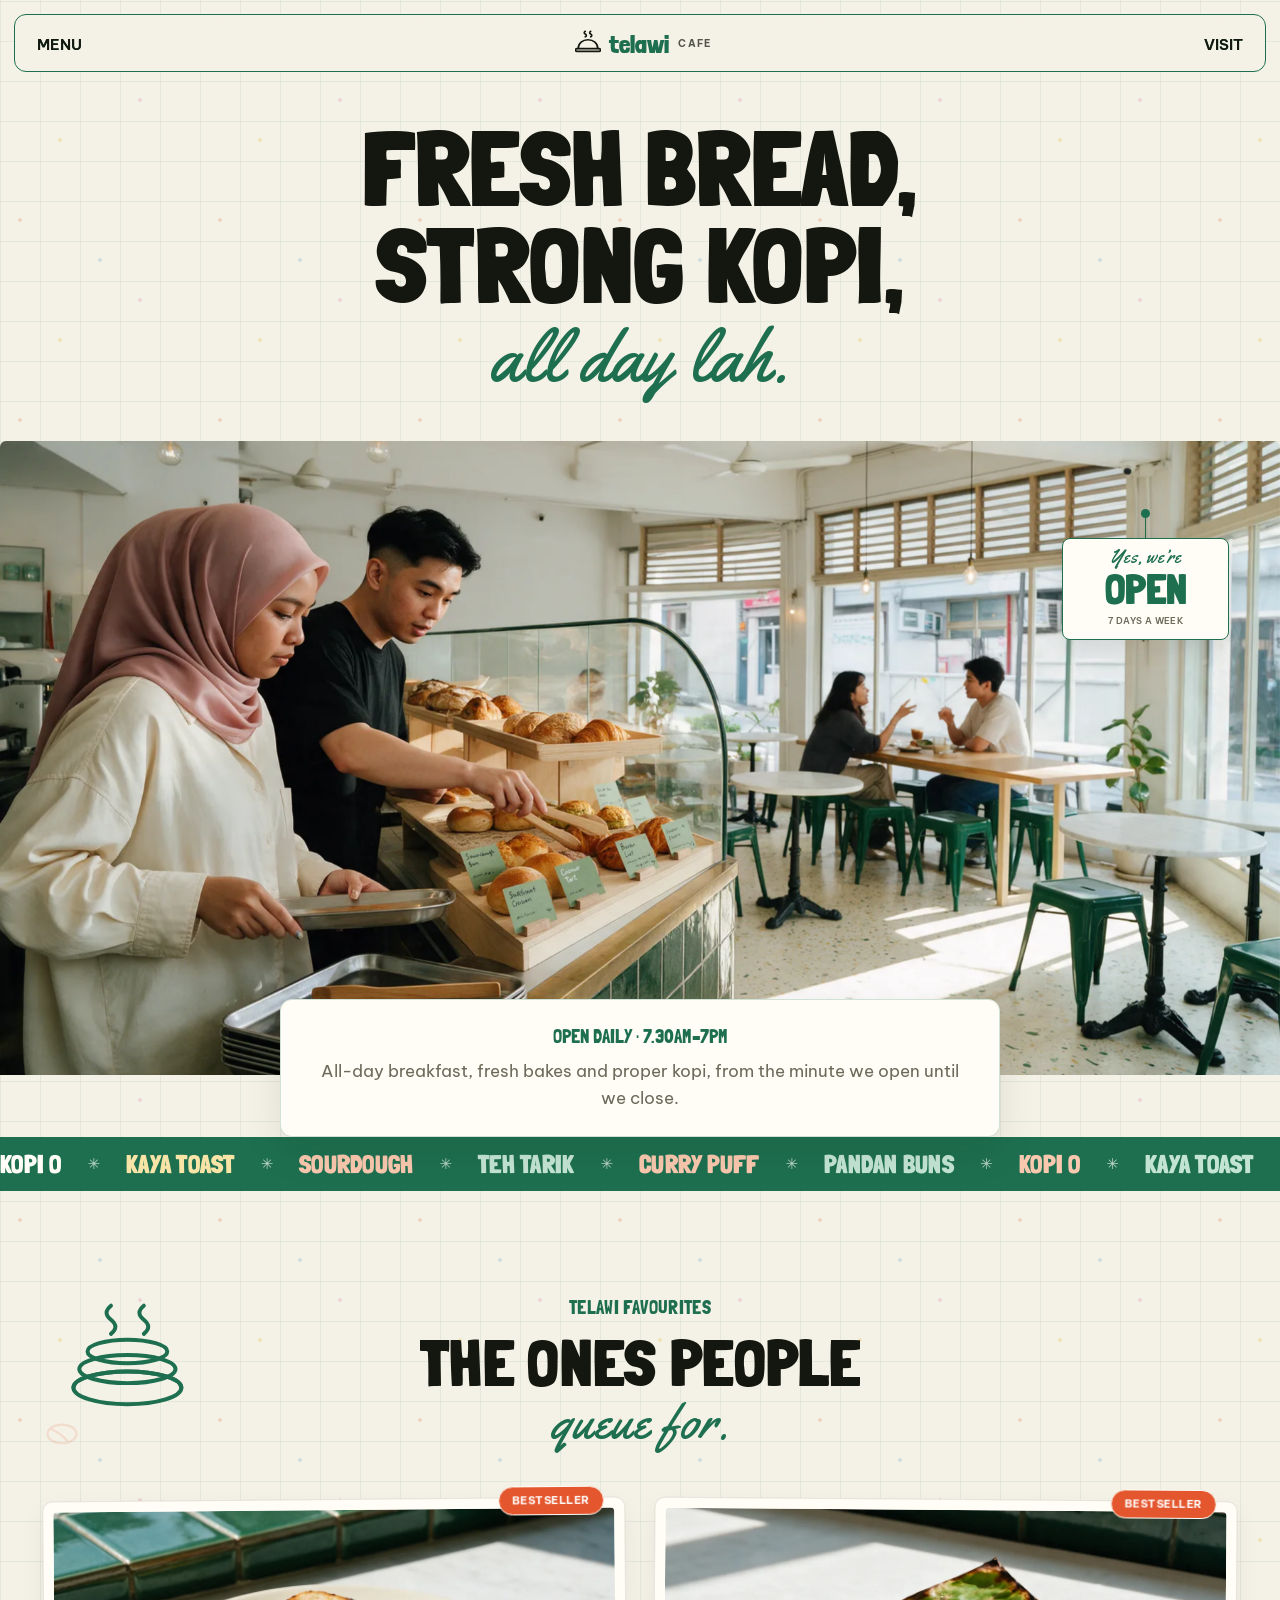
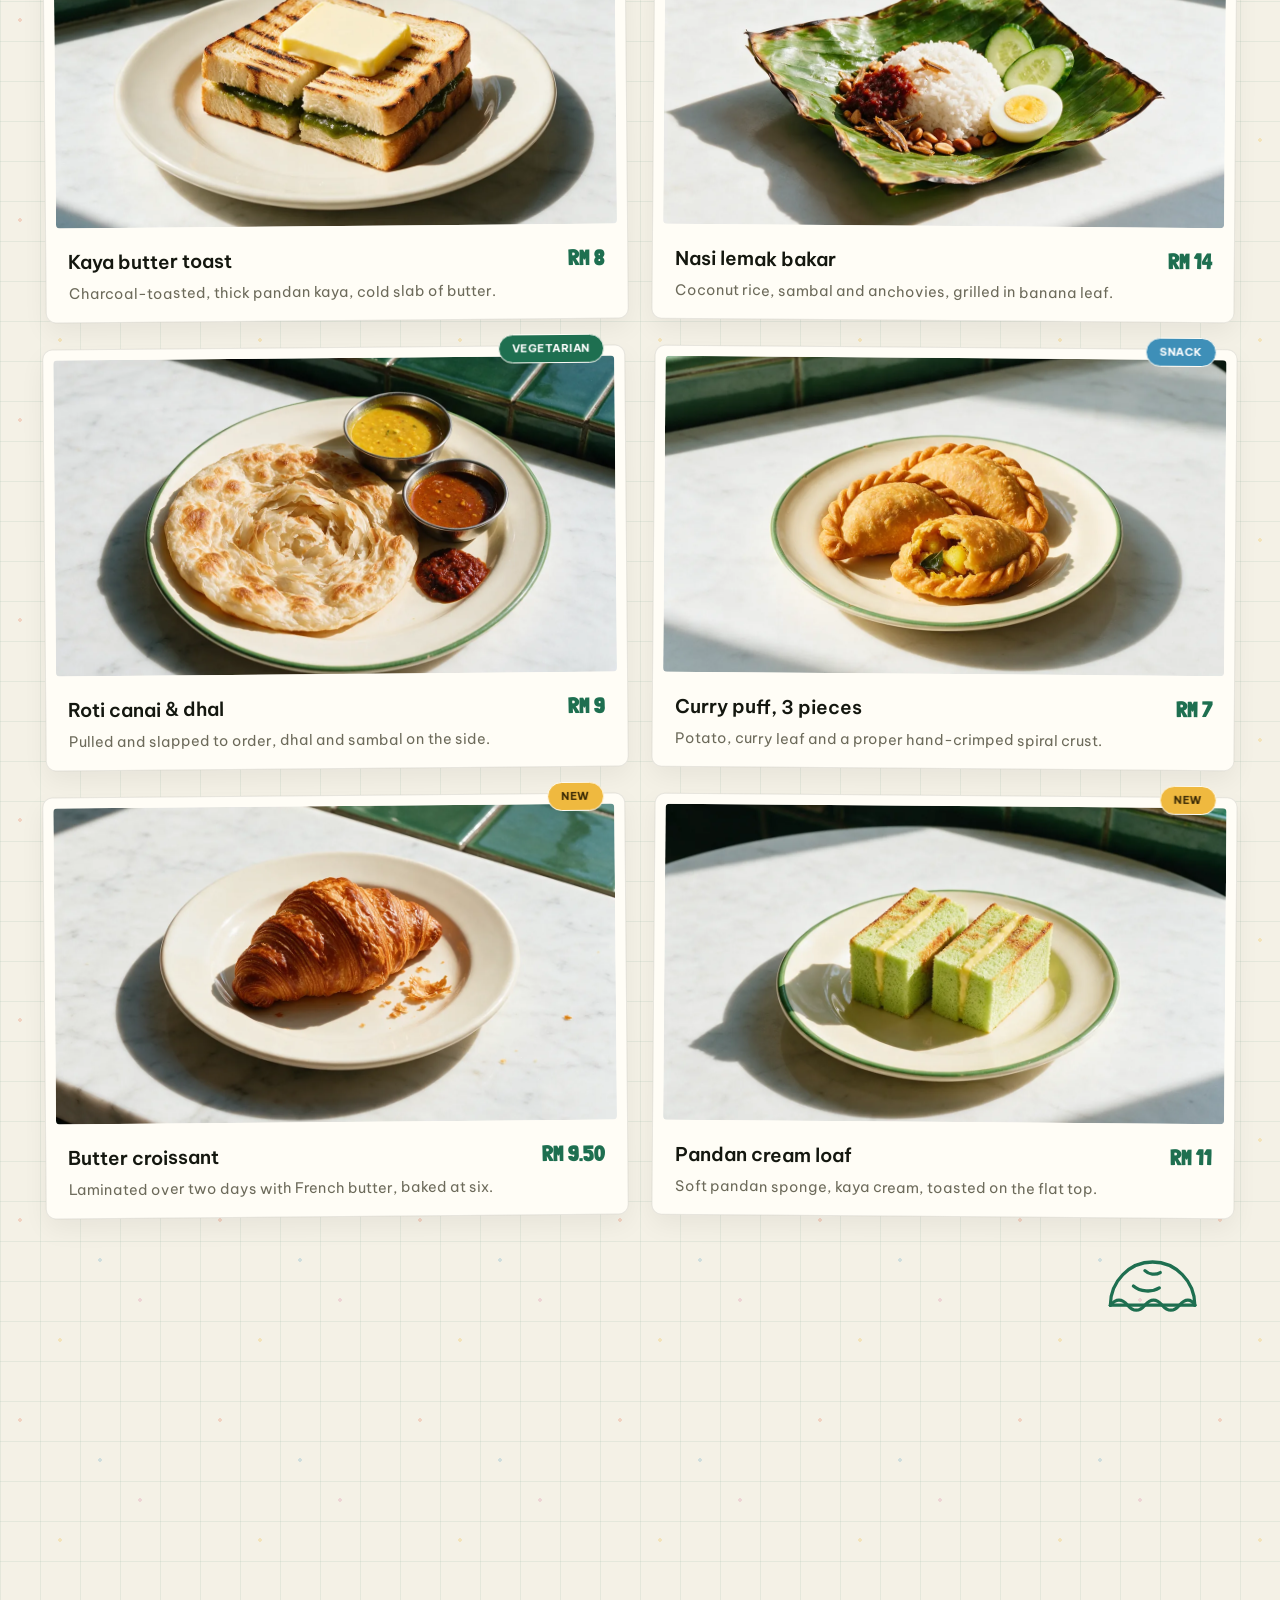
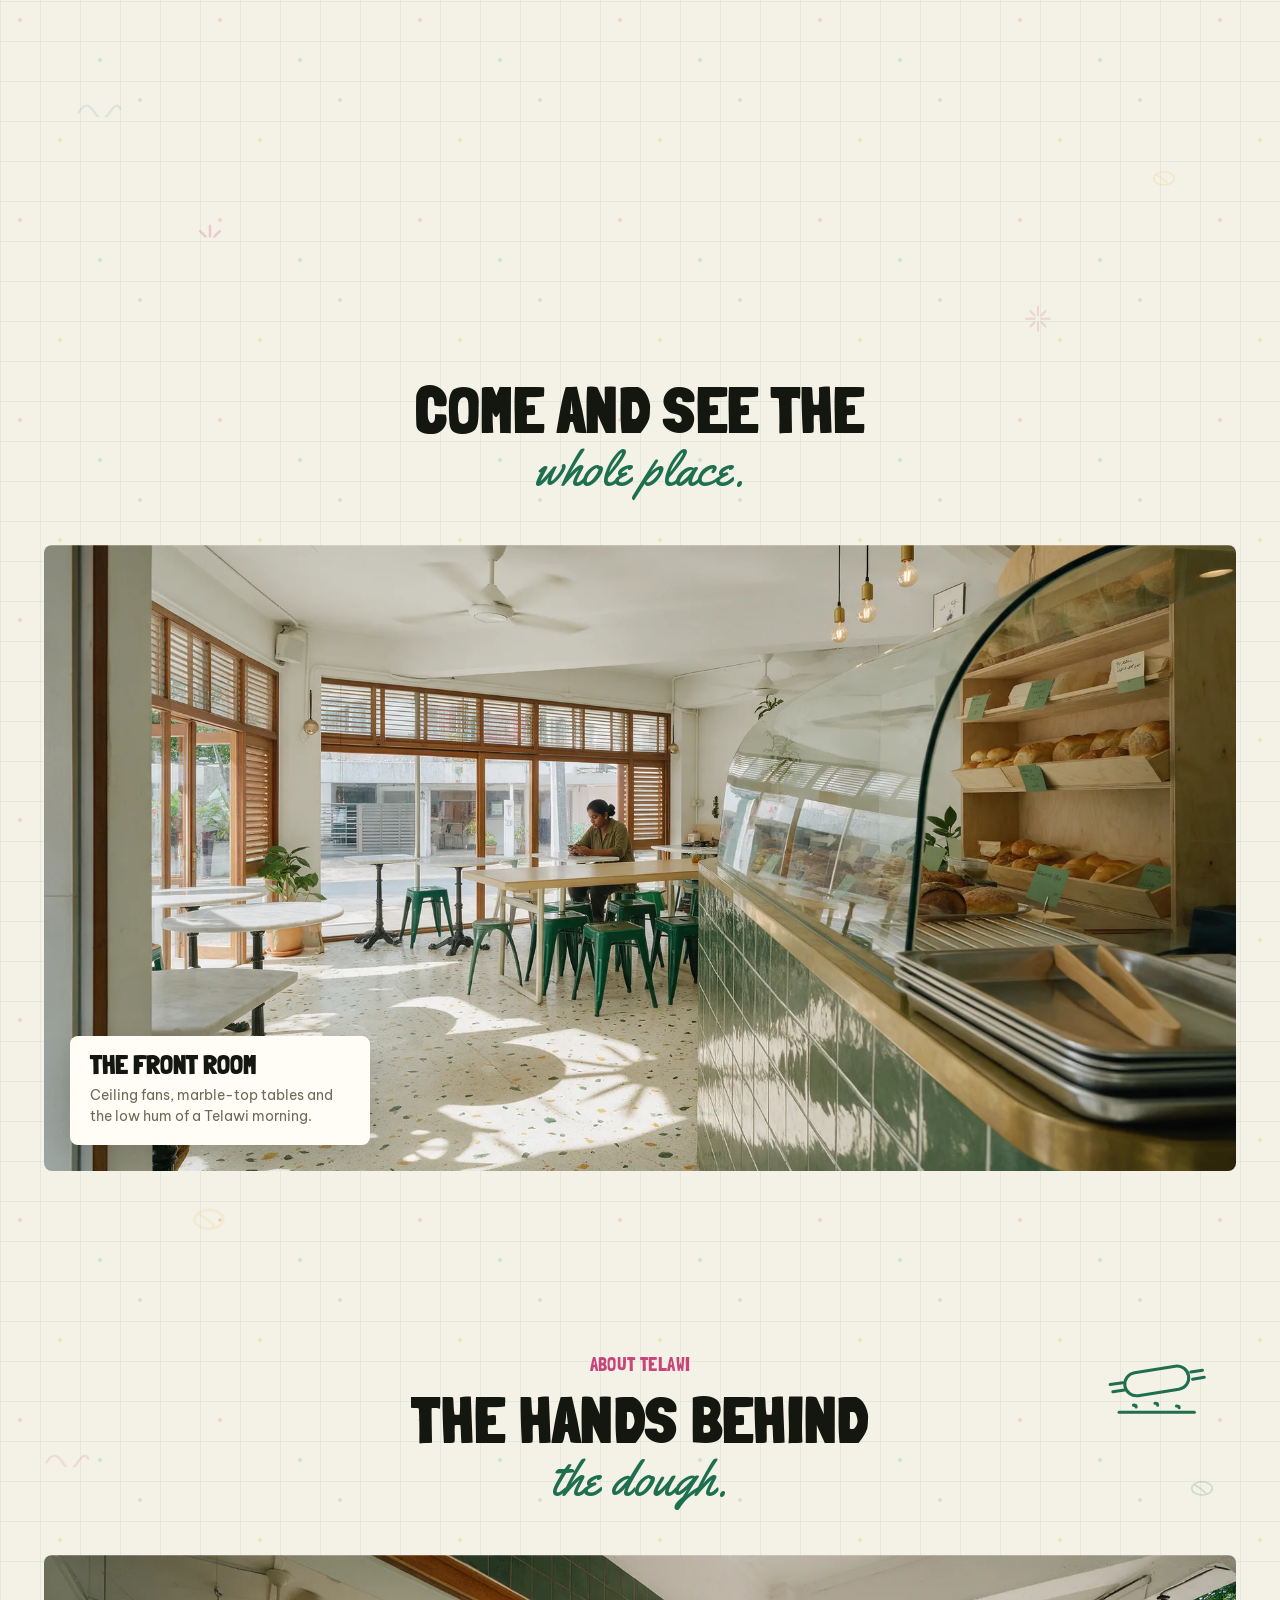
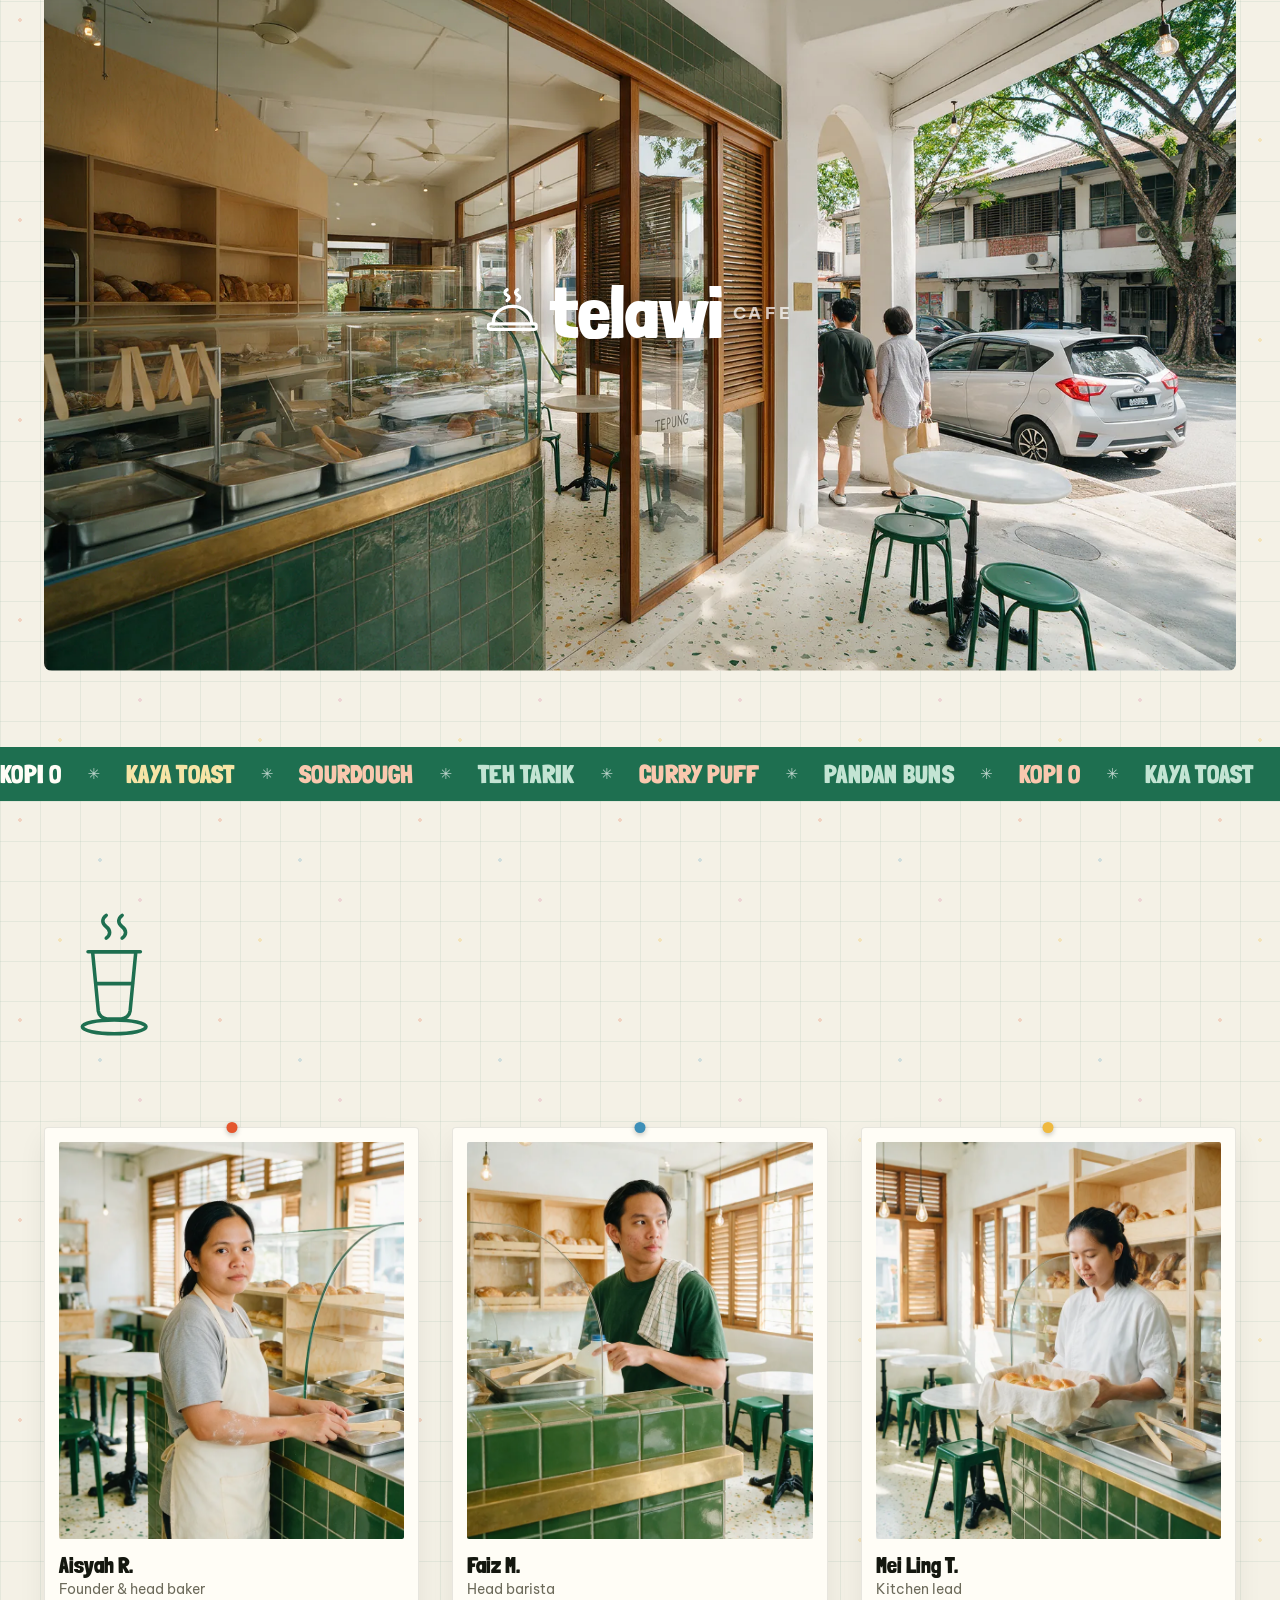
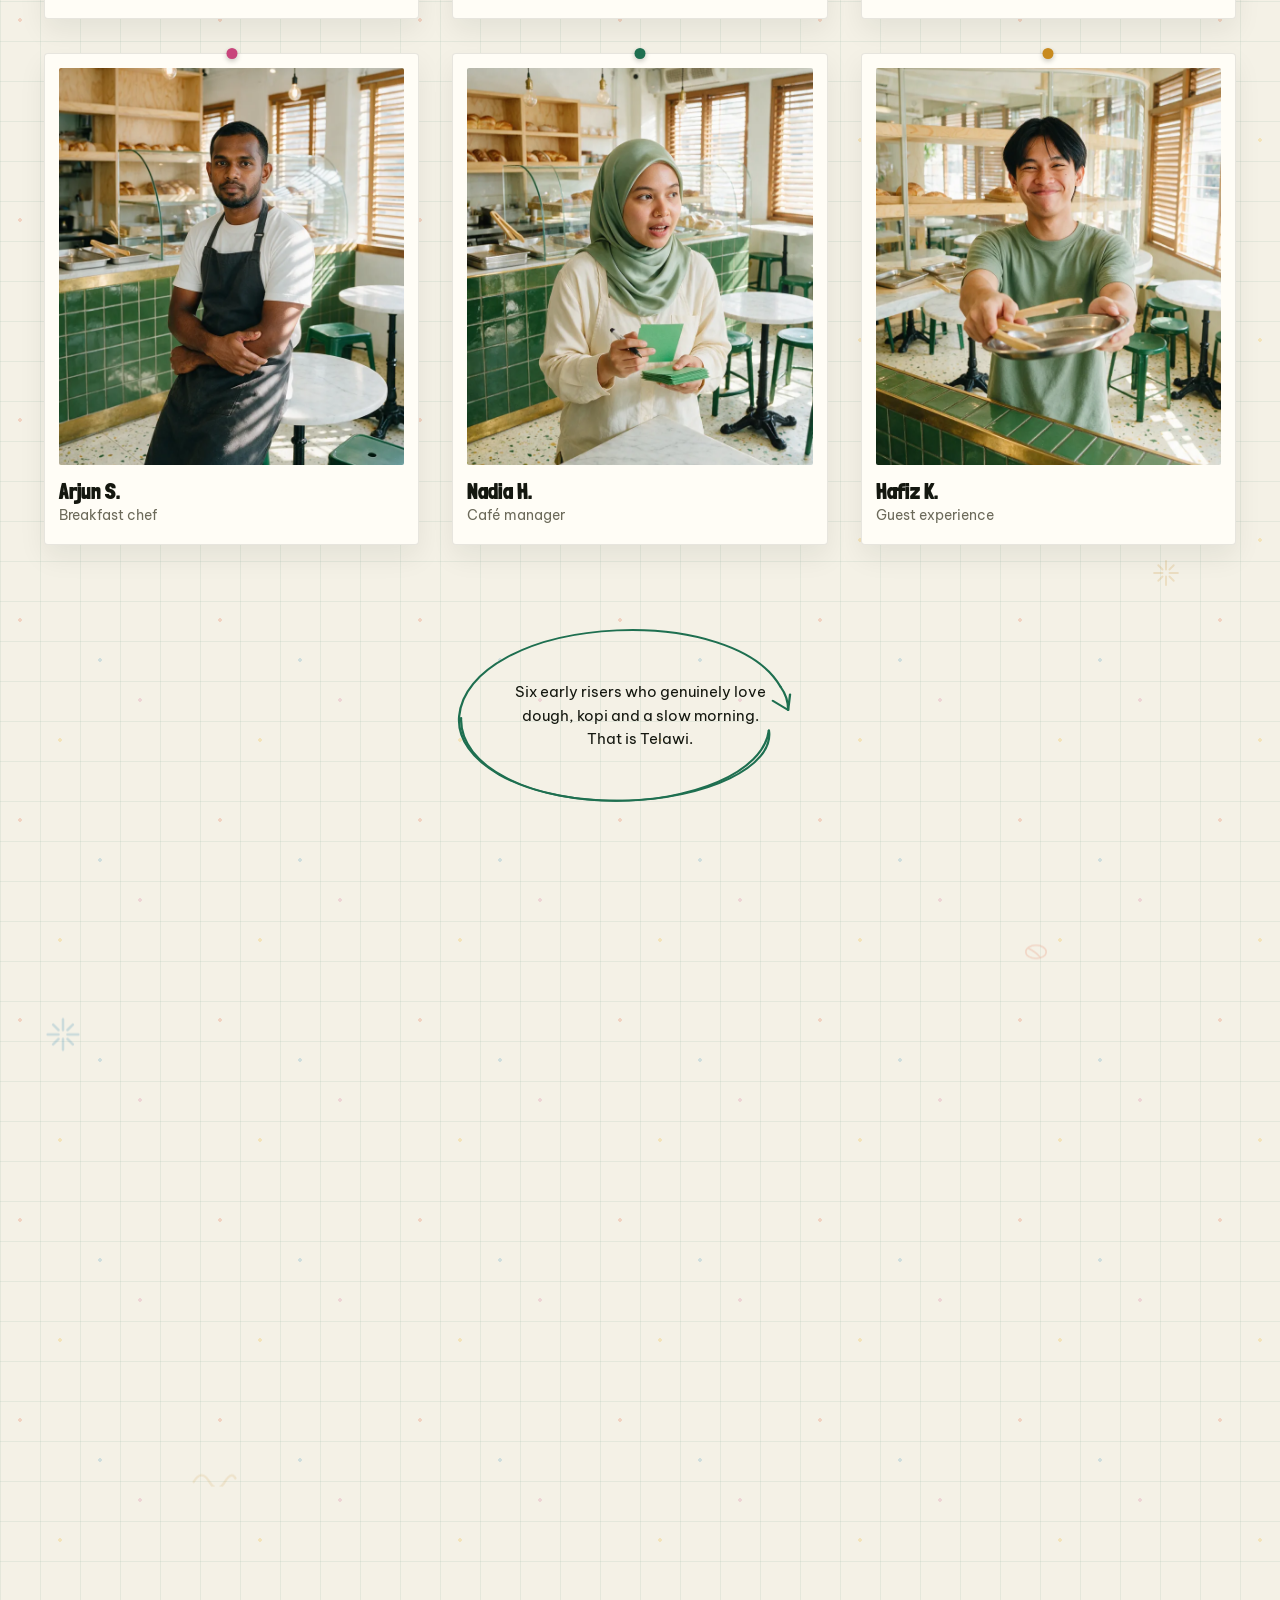
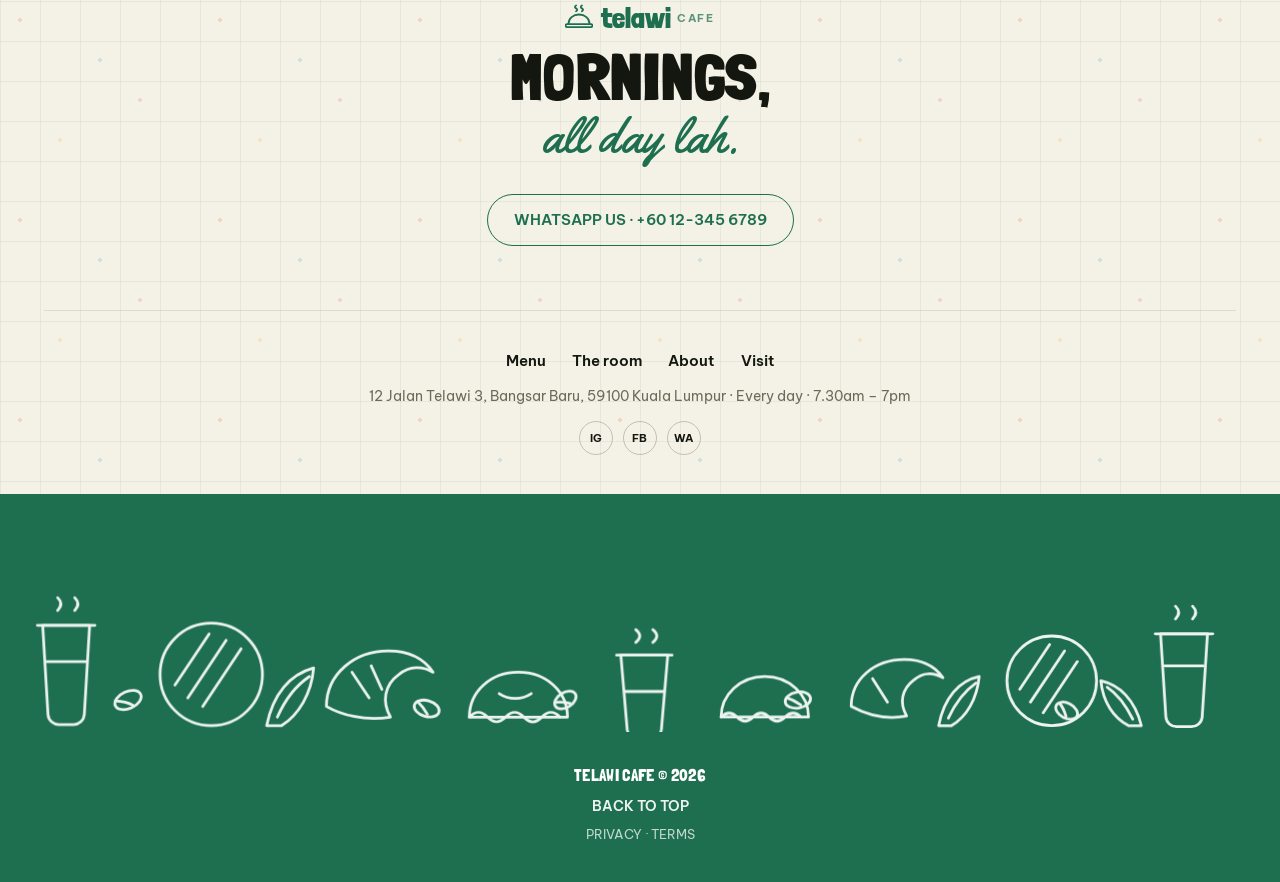
==== commit da8160d5: "Rebrand to Telawi Cafe, generate the full menu image set Brand - Tepung -> Telawi Cafe, named after " ====
--- a/index.html
+++ b/index.html
@@ -3,12 +3,12 @@
 <head>
 <meta charset="utf-8">
 <meta name="viewport" content="width=device-width, initial-scale=1">
-<title>Tepung &mdash; Bakery &amp; Kopi, Bangsar KL</title>
+<title>Telawi Cafe &mdash; Bakery &amp; Kopi, Bangsar</title>
 <meta name="description" content="An all-day bakery and kopi room on Jalan Telawi, Bangsar. Fresh bread, strong kopi and breakfast that never stops at eleven.">
 <link rel="preconnect" href="https://fonts.googleapis.com">
 <link rel="preconnect" href="https://fonts.gstatic.com" crossorigin>
 <link href="https://fonts.googleapis.com/css2?family=Londrina+Solid:wght@400;900&family=Yellowtail&family=Be+Vietnam+Pro:wght@400;500;600;700;900&display=swap" rel="stylesheet">
-<link rel="stylesheet" href="assets/css/style.css?v=1789977384">
+<link rel="stylesheet" href="assets/css/style.css?v=1790127746">
 </head>
 <body>
 <svg xmlns="http://www.w3.org/2000/svg" style="display:none" aria-hidden="true">
@@ -92,15 +92,36 @@
       <path d="M364 114l-16-12M364 114l2-20"/>
     </g>
   </symbol>
+
+  <symbol id="i-bean" viewBox="0 0 40 28">
+    <g fill="none" stroke="currentColor" stroke-width="2.6" stroke-linecap="round">
+      <ellipse cx="20" cy="14" rx="17" ry="11"/>
+      <path d="M7 8c8 4 14 8 19 14"/>
+    </g>
+  </symbol>
+  <symbol id="i-spark" viewBox="0 0 40 40">
+    <g fill="none" stroke="currentColor" stroke-width="2.8" stroke-linecap="round">
+      <path d="M20 3v12M20 25v12M3 20h12M25 20h12"/>
+      <path d="M9 9l6 6M25 25l6 6M31 9l-6 6M15 25l-6 6"/>
+    </g>
+  </symbol>
+  <symbol id="i-steam" viewBox="0 0 28 44">
+    <g fill="none" stroke="currentColor" stroke-width="3" stroke-linecap="round">
+      <path d="M14 41c6-5 6-10 0-15s-6-10 0-15S20 6 14 2"/>
+    </g>
+  </symbol>
+  <symbol id="i-squig" viewBox="0 0 60 20">
+    <path d="M2 14c6-10 12-10 18 0s12 10 18 0 10-8 12-4" fill="none" stroke="currentColor" stroke-width="2.8" stroke-linecap="round"/>
+  </symbol>
 </svg>
 
 
 <div class="nav-fixed">
   <nav class="nav" aria-label="Primary">
     <a class="nav__link" href="menu.html"><span>MENU</span><span aria-hidden="true">MENU</span></a>
-    <a class="nav__logo" href="index.html" aria-label="Tepung, home">
+    <a class="nav__logo" href="index.html" aria-label="Telawi Cafe, home">
       <svg aria-hidden="true"><use href="#i-mark"></use></svg>
-      <b>tepung</b>
+      <b>telawi</b><i>cafe</i>
     </a>
     <a class="nav__link" href="#visit"><span>VISIT</span><span aria-hidden="true">VISIT</span></a>
   </nav>
@@ -115,7 +136,7 @@
     </div>
 
     <div class="hero__band rv-img" data-hero>
-      <img src="assets/img/hero.webp" alt="A long shared table in the Tepung dining room, mid-morning" fetchpriority="high">
+      <img src="assets/img/hero.webp?v=1790127746" alt="A long shared table in the Telawi Cafe dining room, mid-morning" fetchpriority="high">
       <div class="open-sign">
         <span class="open-sign__pin"></span>
         <span class="open-sign__str"></span>
@@ -142,44 +163,44 @@
     <div class="wrap">
       <header class="sec-head">
         <span class="doodle doodle--fav" aria-hidden="true"><svg viewBox="0 0 120 96"><use href="#i-hand-roti"></use></svg></span>
-        <p class="eyebrow eyebrow--accent rv">TEPUNG FAVOURITES</p>
+        <p class="eyebrow eyebrow--accent rv">TELAWI FAVOURITES</p>
         <h2 class="display h2 rv">THE ONES PEOPLE<span class="script">queue for.</span></h2>
       </header>
 
       <div class="cards" data-stagger="80">
       <article class="card rv-img">
         <span class="card__tag">BESTSELLER</span>
-        <div class="card__media"><img src="assets/img/fav-kaya-toast.webp" alt="Kaya butter toast" loading="lazy"></div>
+        <div class="card__media"><img src="assets/img/fav-kaya-toast.webp?v=1790127746" alt="Kaya butter toast" loading="lazy"></div>
         <div class="card__row"><h3>Kaya butter toast</h3><span class="card__price">RM 8</span></div>
         <p class="card__desc">Charcoal-toasted, thick pandan kaya, cold slab of butter.</p>
       </article>
       <article class="card rv-img">
         <span class="card__tag">BESTSELLER</span>
-        <div class="card__media"><img src="assets/img/fav-nasi-lemak.webp" alt="Nasi lemak bakar" loading="lazy"></div>
+        <div class="card__media"><img src="assets/img/fav-nasi-lemak.webp?v=1790127746" alt="Nasi lemak bakar" loading="lazy"></div>
         <div class="card__row"><h3>Nasi lemak bakar</h3><span class="card__price">RM 14</span></div>
         <p class="card__desc">Coconut rice, sambal and anchovies, grilled in banana leaf.</p>
       </article>
       <article class="card rv-img">
         <span class="card__tag" data-tone="veg">VEGETARIAN</span>
-        <div class="card__media"><img src="assets/img/fav-roti-canai.webp" alt="Roti canai &amp; dhal" loading="lazy"></div>
+        <div class="card__media"><img src="assets/img/fav-roti-canai.webp?v=1790127746" alt="Roti canai &amp; dhal" loading="lazy"></div>
         <div class="card__row"><h3>Roti canai &amp; dhal</h3><span class="card__price">RM 9</span></div>
         <p class="card__desc">Pulled and slapped to order, dhal and sambal on the side.</p>
       </article>
       <article class="card rv-img">
         <span class="card__tag" data-tone="halal">SNACK</span>
-        <div class="card__media"><img src="assets/img/fav-curry-puff.webp" alt="Curry puff, 3 pieces" loading="lazy"></div>
+        <div class="card__media"><img src="assets/img/fav-curry-puff.webp?v=1790127746" alt="Curry puff, 3 pieces" loading="lazy"></div>
         <div class="card__row"><h3>Curry puff, 3 pieces</h3><span class="card__price">RM 7</span></div>
         <p class="card__desc">Potato, curry leaf and a proper hand-crimped spiral crust.</p>
       </article>
       <article class="card rv-img">
         <span class="card__tag" data-tone="new">NEW</span>
-        <div class="card__media"><img src="assets/img/fav-croissant.webp" alt="Butter croissant" loading="lazy"></div>
+        <div class="card__media"><img src="assets/img/fav-croissant.webp?v=1790127746" alt="Butter croissant" loading="lazy"></div>
         <div class="card__row"><h3>Butter croissant</h3><span class="card__price">RM 9.50</span></div>
         <p class="card__desc">Laminated over two days with French butter, baked at six.</p>
       </article>
       <article class="card rv-img">
         <span class="card__tag" data-tone="new">NEW</span>
-        <div class="card__media"><img src="assets/img/fav-pandan-loaf.webp" alt="Pandan cream loaf" loading="lazy"></div>
+        <div class="card__media"><img src="assets/img/fav-pandan-loaf.webp?v=1790127746" alt="Pandan cream loaf" loading="lazy"></div>
         <div class="card__row"><h3>Pandan cream loaf</h3><span class="card__price">RM 11</span></div>
         <p class="card__desc">Soft pandan sponge, kaya cream, toasted on the flat top.</p>
       </article>
@@ -213,7 +234,7 @@
       </header>
 
       <figure class="shot rv-img">
-        <img src="assets/img/room.webp" alt="The Tepung front room: shared tables, ceiling fans and morning light" loading="lazy">
+        <img src="assets/img/room.webp?v=1790127746" alt="The Telawi Cafe front room: shared tables, ceiling fans and morning light" loading="lazy">
         <figcaption class="shot__note">
           <h3>THE FRONT ROOM</h3>
           <p>Ceiling fans, marble-top tables and the low hum of a Telawi morning.</p>
@@ -227,13 +248,13 @@
     <div class="wrap">
       <header class="sec-head">
         <span class="doodle doodle--about" aria-hidden="true"><svg viewBox="0 0 120 90"><use href="#i-walker"></use></svg></span>
-        <p class="eyebrow eyebrow--accent rv">ABOUT TEPUNG</p>
+        <p class="eyebrow eyebrow--accent rv">ABOUT TELAWI</p>
         <h2 class="display h2 rv">THE HANDS BEHIND<span class="script">the dough.</span></h2>
       </header>
 
       <figure class="front rv-img">
-        <img src="assets/img/storefront.webp" alt="The Tepung shopfront on Jalan Telawi" loading="lazy">
-        <div class="front__mark"><svg aria-hidden="true"><use href="#i-mark"></use></svg><b>tepung</b></div>
+        <img src="assets/img/storefront.webp?v=1790127746" alt="The Telawi Cafe shopfront on Jalan Telawi" loading="lazy">
+        <div class="front__mark"><svg aria-hidden="true"><use href="#i-mark"></use></svg><b>telawi</b><i>cafe</i></div>
       </figure>
     </div>
   </section>
@@ -251,32 +272,32 @@
 
       <div class="team" data-stagger="75">
       <article class="polaroid rv-img">
-        <div class="polaroid__media"><img src="assets/img/crew-aisyah.webp" alt="Aisyah R., Founder &amp; head baker" loading="lazy"></div>
+        <div class="polaroid__media"><img src="assets/img/crew-aisyah.webp?v=1790127746" alt="Aisyah R., Founder &amp; head baker" loading="lazy"></div>
         <h3>Aisyah R.</h3>
         <p>Founder &amp; head baker</p>
       </article>
       <article class="polaroid rv-img">
-        <div class="polaroid__media"><img src="assets/img/crew-faiz.webp" alt="Faiz M., Head barista" loading="lazy"></div>
+        <div class="polaroid__media"><img src="assets/img/crew-faiz.webp?v=1790127746" alt="Faiz M., Head barista" loading="lazy"></div>
         <h3>Faiz M.</h3>
         <p>Head barista</p>
       </article>
       <article class="polaroid rv-img">
-        <div class="polaroid__media"><img src="assets/img/crew-meiling.webp" alt="Mei Ling T., Kitchen lead" loading="lazy"></div>
+        <div class="polaroid__media"><img src="assets/img/crew-meiling.webp?v=1790127746" alt="Mei Ling T., Kitchen lead" loading="lazy"></div>
         <h3>Mei Ling T.</h3>
         <p>Kitchen lead</p>
       </article>
       <article class="polaroid rv-img">
-        <div class="polaroid__media"><img src="assets/img/crew-arjun.webp" alt="Arjun S., Breakfast chef" loading="lazy"></div>
+        <div class="polaroid__media"><img src="assets/img/crew-arjun.webp?v=1790127746" alt="Arjun S., Breakfast chef" loading="lazy"></div>
         <h3>Arjun S.</h3>
         <p>Breakfast chef</p>
       </article>
       <article class="polaroid rv-img">
-        <div class="polaroid__media"><img src="assets/img/crew-nadia.webp" alt="Nadia H., Caf&eacute; manager" loading="lazy"></div>
+        <div class="polaroid__media"><img src="assets/img/crew-nadia.webp?v=1790127746" alt="Nadia H., Caf&eacute; manager" loading="lazy"></div>
         <h3>Nadia H.</h3>
         <p>Caf&eacute; manager</p>
       </article>
       <article class="polaroid rv-img">
-        <div class="polaroid__media"><img src="assets/img/crew-hafiz.webp" alt="Hafiz K., Guest experience" loading="lazy"></div>
+        <div class="polaroid__media"><img src="assets/img/crew-hafiz.webp?v=1790127746" alt="Hafiz K., Guest experience" loading="lazy"></div>
         <h3>Hafiz K.</h3>
         <p>Guest experience</p>
       </article>
@@ -284,7 +305,7 @@
 
       <div class="crew-note rv">
         <svg viewBox="0 0 420 240" preserveAspectRatio="none" aria-hidden="true" style="color:var(--accent)"><use href="#i-scribble"></use></svg>
-        <p>Six early risers who genuinely love dough, kopi and a slow morning. That is Tepung.</p>
+        <p>Six early risers who genuinely love dough, kopi and a slow morning. That is Telawi.</p>
       </div>
     </div>
   </section>
@@ -332,7 +353,7 @@
               <circle cx="300" cy="374" r="13"/>
             </g>
           </svg>
-          <div class="visit__pin"><span>Tepung</span><i></i></div>
+          <div class="visit__pin"><span>Telawi</span><i></i></div>
         </div>
       </div>
     </div>
@@ -341,7 +362,7 @@
 </main>
 
 <section class="foot-cta wrap" id="footer">
-  <div class="foot-cta__mark rv"><svg aria-hidden="true"><use href="#i-mark"></use></svg><b>tepung</b></div>
+  <div class="foot-cta__mark rv"><svg aria-hidden="true"><use href="#i-mark"></use></svg><b>telawi</b><i>cafe</i></div>
   <h2 class="display h2 rv">MORNINGS,<span class="script">all day lah.</span></h2>
   <a class="btn btn--accent rv" href="https://wa.me/60123456789">WHATSAPP US &middot; +60 12-345 6789</a>
 </section>
@@ -393,13 +414,13 @@
     </g>
   </svg>
   <div class="foot-band__end wrap">
-    <b>TEPUNG &copy; 2026</b>
+    <b>TELAWI CAFE &copy; 2026</b>
     <a href="#top">BACK TO TOP</a>
     <small>PRIVACY &middot; TERMS</small>
   </div>
 </footer>
 
-<script src="assets/js/lenis.min.js?v=1789977384"></script>
-<script src="assets/js/main.js?v=1789977384"></script>
+<script src="assets/js/lenis.min.js?v=1790127746"></script>
+<script src="assets/js/main.js?v=1790127746"></script>
 </body>
 </html>
--- a/assets/css/style.css
+++ b/assets/css/style.css
@@ -1,5 +1,5 @@
 /* ==========================================================================
-   TEPUNG — Bakery & Kopi, Bangsar KL
+   TELAWI CAFE — Bakery & Kopi, Bangsar KL
    Design tokens
    ========================================================================== */
 :root{
@@ -20,6 +20,13 @@
   --accent-soft:#1E6F5033;
   --gold:       #C88A1E;   /* gula melaka */
   --gold-soft:  #F3E1B8;
+
+  /* the fun set — used on tags, eyebrows, ticker words, pins, ambient marks */
+  --c-coral:  #E4572E;
+  --c-sky:    #3E8FB8;
+  --c-butter: #EFB93F;
+  --c-berry:  #C8457B;
+  --c-jade:   #1E6F50;
 
   /* tag pastels */
   --tag-green:  #D7E7D2;
@@ -52,8 +59,13 @@
   margin:0;
   background-color:var(--paper);
   background-image:
+    radial-gradient(circle at 20px 20px,   rgba(228,87,46,.20)  1.8px, transparent 2px),
+    radial-gradient(circle at 100px 60px,  rgba(62,143,184,.20) 1.8px, transparent 2px),
+    radial-gradient(circle at 60px 140px,  rgba(239,185,63,.26) 1.8px, transparent 2px),
+    radial-gradient(circle at 140px 100px, rgba(200,69,123,.16) 1.8px, transparent 2px),
     repeating-linear-gradient(0deg,  rgba(30,111,80,.075) 0 1px, transparent 1px 40px),
     repeating-linear-gradient(90deg, rgba(30,111,80,.075) 0 1px, transparent 1px 40px);
+  background-size:200px 200px,200px 200px,200px 200px,200px 200px,auto,auto;
   color:var(--ink);
   font-family:var(--ui);
   font-size:16px;
@@ -87,6 +99,11 @@
   font-size:clamp(15px,1.5vw,19px);letter-spacing:.02em;color:var(--ink);
 }
 .eyebrow--accent{color:var(--accent)}
+.sec:nth-of-type(odd)  .eyebrow--accent{color:var(--c-coral)}
+#room  .eyebrow--accent{color:var(--c-sky)}
+#about .eyebrow--accent{color:var(--c-berry)}
+#crew  .eyebrow--accent{color:var(--gold)}
+#visit .eyebrow--accent{color:var(--c-jade)}
 .lede{font-size:clamp(15px,1.35vw,17px);color:var(--muted);line-height:1.6}
 
 .h1{font-size:clamp(44px,8.2vw,112px)}
@@ -139,6 +156,13 @@
   text-transform:lowercase;letter-spacing:.005em;color:var(--accent);
   position:relative;top:1px;
 }
+/* the "cafe" half rides small and quiet beside the name */
+.nav__logo i,.foot-cta__mark i,.front__mark i,.hero__mark i{
+  font-style:normal;font-family:var(--ui);font-weight:700;
+  font-size:.42em;letter-spacing:.14em;text-transform:uppercase;
+  align-self:center;opacity:.72;margin-left:-2px;
+}
+.nav__logo i{font-size:10px;letter-spacing:.13em;margin-left:1px;position:relative;top:1px}
 
 /* ==========================================================================
    Hero
@@ -211,9 +235,10 @@
   padding:5px 13px;border-radius:999px;background:var(--accent);color:#fff;
   border:1.5px solid var(--card);
 }
-.card__tag[data-tone="new"]{background:var(--gold);color:#fff}
-.card__tag[data-tone="veg"]{background:var(--tag-green);color:var(--accent-dk)}
-.card__tag[data-tone="halal"]{background:var(--tag-blue);color:#2C4A63}
+.card__tag{background:var(--c-coral)}
+.card__tag[data-tone="new"]{background:var(--c-butter);color:#3A2A05}
+.card__tag[data-tone="veg"]{background:var(--c-jade);color:#fff}
+.card__tag[data-tone="halal"]{background:var(--c-sky);color:#fff}
 .card__row{display:flex;align-items:baseline;justify-content:space-between;gap:14px;padding:16px 12px 0}
 .card__row h3{font-size:19px;font-weight:600;line-height:1.3}
 .card__price{font-family:var(--display);font-weight:900;font-size:22px;color:var(--accent);white-space:nowrap}
@@ -255,6 +280,7 @@
 }
 .front__mark svg{width:clamp(34px,4vw,54px);height:clamp(34px,4vw,54px)}
 .front__mark b{font-family:var(--display);font-weight:900;font-size:clamp(40px,5.6vw,78px);line-height:1;text-transform:lowercase}
+.front__mark i{font-size:clamp(11px,1.3vw,18px);letter-spacing:.2em}
 
 /* ==========================================================================
    Team
@@ -270,6 +296,12 @@
 .polaroid:nth-child(3n+3){transform:rotate(-.4deg)}
 .polaroid:hover{transform:rotate(0) translateY(-7px);box-shadow:0 20px 44px rgba(20,23,15,.13)}
 .polaroid::before{content:"";position:absolute;left:50%;top:-6px;width:11px;height:11px;border-radius:50%;background:var(--accent);transform:translateX(-50%);box-shadow:0 2px 5px rgba(20,23,15,.25)}
+.polaroid:nth-child(1)::before{background:var(--c-coral)}
+.polaroid:nth-child(2)::before{background:var(--c-sky)}
+.polaroid:nth-child(3)::before{background:var(--c-butter)}
+.polaroid:nth-child(4)::before{background:var(--c-berry)}
+.polaroid:nth-child(5)::before{background:var(--c-jade)}
+.polaroid:nth-child(6)::before{background:var(--gold)}
 .polaroid__media{overflow:hidden;border-radius:2px;aspect-ratio:4/4.6}
 .polaroid__media img{width:100%;height:100%;object-fit:cover;transition:transform .8s var(--ease)}
 .polaroid:hover .polaroid__media img{transform:scale(1.045)}
@@ -304,6 +336,7 @@
 .foot-cta__mark{display:inline-flex;align-items:center;gap:8px;color:var(--accent);margin-bottom:14px}
 .foot-cta__mark svg{width:28px;height:28px}
 .foot-cta__mark b{font-family:var(--display);font-weight:900;font-size:29px;line-height:1;text-transform:lowercase}
+.foot-cta__mark i{font-size:11px}
 .foot-cta .h2{margin-bottom:clamp(22px,2.6vw,34px)}
 
 .foot-nav{border-top:1.5px solid rgba(20,23,15,.10);padding:clamp(26px,3vw,40px) 0;text-align:center;display:grid;gap:14px;justify-items:center}
@@ -496,6 +529,10 @@
 /* ---- ticker leans with scroll velocity --------------------------------- */
 .ticker__track{transform-origin:50% 50%}
 .ticker span{display:inline-block;transform:skewX(var(--lean,0deg));transition:none}
+.ticker span:nth-child(4n+1){color:#FFFDF6}
+.ticker span:nth-child(4n+3){color:#F7E4A6}
+.ticker span:nth-child(4n+5){color:#F9C8AE}
+.ticker span:nth-child(4n+7){color:#C3E4D3}
 
 /* ---- buttons: fill wipes up from the base ------------------------------ */
 .btn{position:relative;overflow:hidden;z-index:0}
@@ -516,3 +553,33 @@
   .nav::after{display:none}
   .btn::before{display:none}
 }
+
+/* ---- menu page: a colour per category ---------------------------------- */
+#kopi       .menu-group__title{color:var(--gold)}
+#cold       .menu-group__title{color:var(--c-sky)}
+#nonkopi    .menu-group__title{color:var(--c-berry)}
+#breakfast  .menu-group__title{color:var(--c-coral)}
+#bakery     .menu-group__title{color:var(--gold)}
+#brunch     .menu-group__title{color:var(--c-jade)}
+#sweets     .menu-group__title{color:var(--c-berry)}
+.chip.on{background:var(--accent);border-color:var(--accent)}
+#kopi-chip.on,.chip[data-target="kopi"].on{background:var(--gold);border-color:var(--gold)}
+.chip[data-target="cold"].on{background:var(--c-sky);border-color:var(--c-sky)}
+.chip[data-target="nonkopi"].on{background:var(--c-berry);border-color:var(--c-berry)}
+.chip[data-target="breakfast"].on{background:var(--c-coral);border-color:var(--c-coral)}
+.chip[data-target="bakery"].on{background:var(--gold);border-color:var(--gold)}
+.chip[data-target="brunch"].on{background:var(--c-jade);border-color:var(--c-jade)}
+.chip[data-target="sweets"].on{background:var(--c-berry);border-color:var(--c-berry)}
+
+/* ---- ambient background marks ----------------------------------------- */
+.amb{position:absolute;inset:0;overflow:hidden;pointer-events:none;z-index:0}
+.amb__i{position:absolute;will-change:transform}
+.amb__i svg{width:100%;height:auto;display:block}
+.amb__f{display:block;animation:ambFloat var(--dur,9s) ease-in-out infinite alternate}
+@keyframes ambFloat{
+  from{transform:translateY(0) rotate(var(--r0,-6deg))}
+  to  {transform:translateY(-16px) rotate(var(--r1,8deg))}
+}
+.sec,.sec--tight,.hero{position:relative}
+.sec>.wrap,.sec--tight>.wrap{position:relative;z-index:1}
+@media (prefers-reduced-motion:reduce){ .amb__f{animation:none} }
